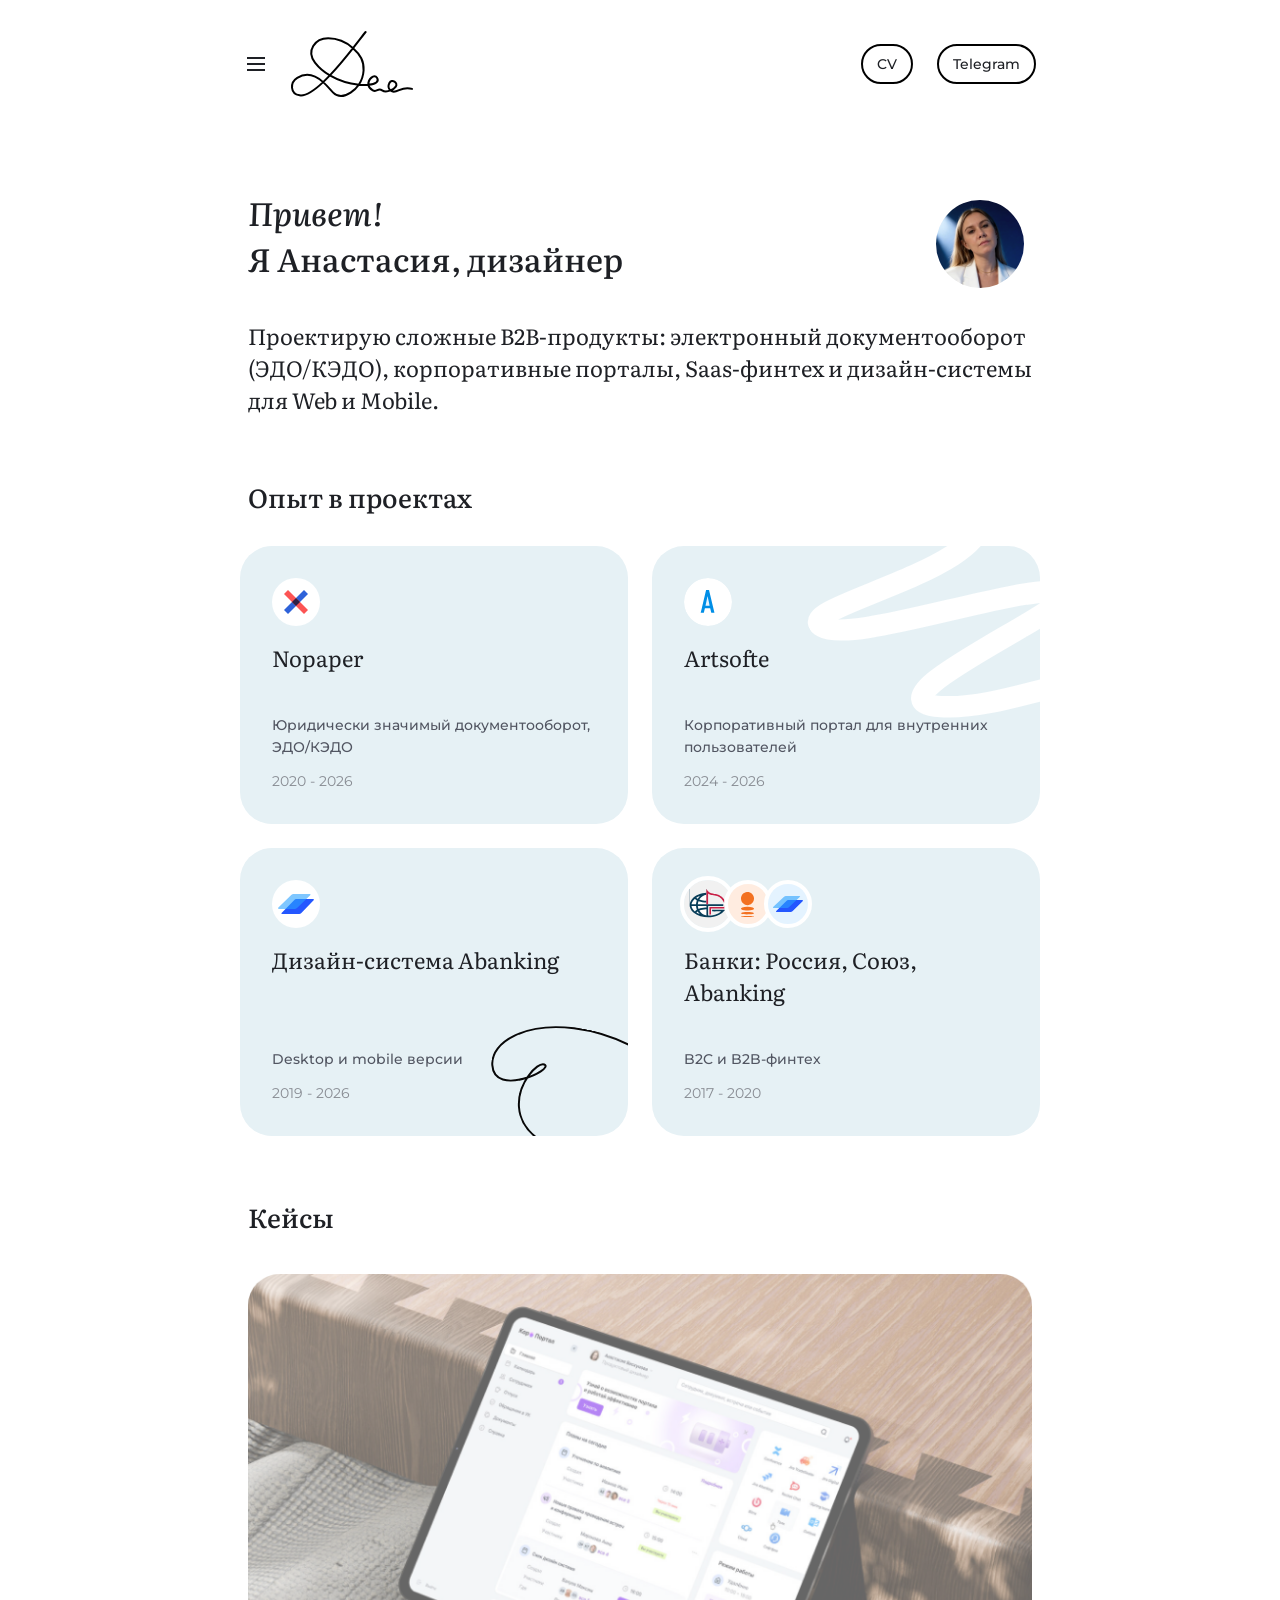
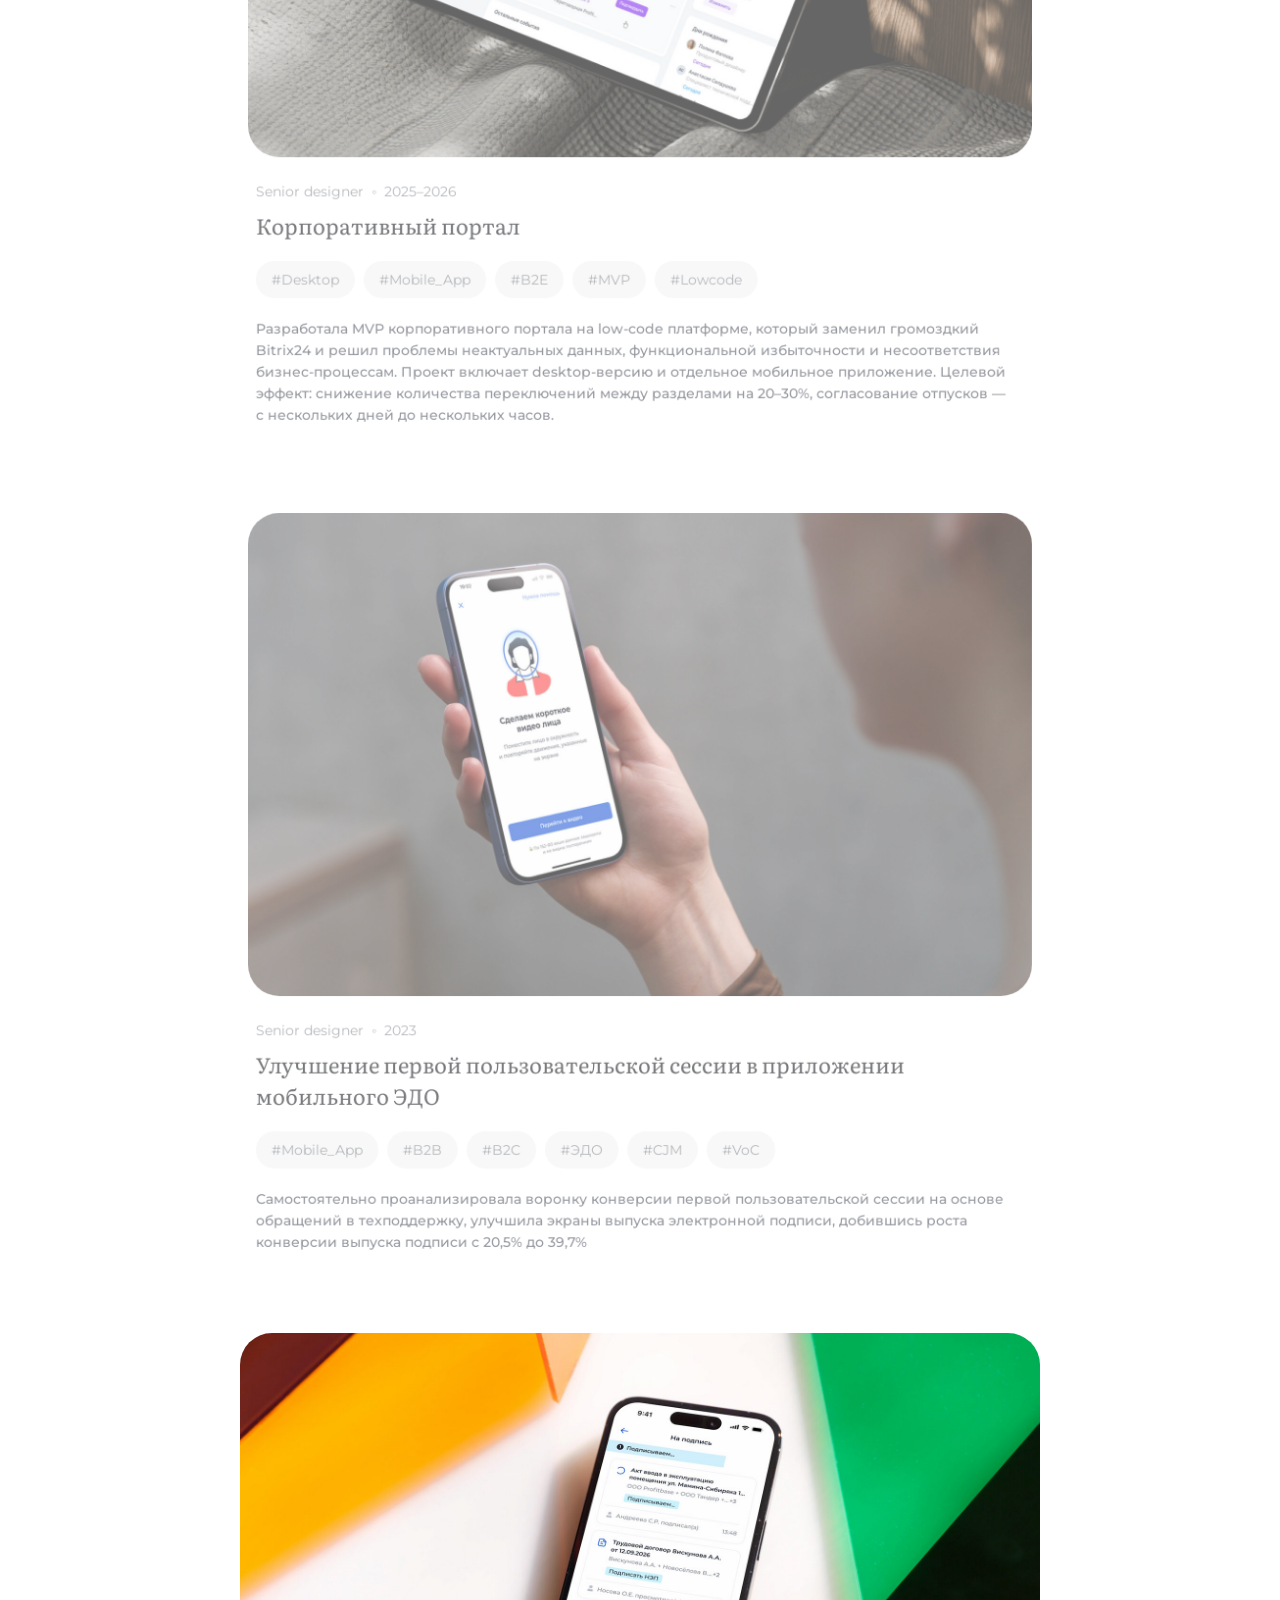
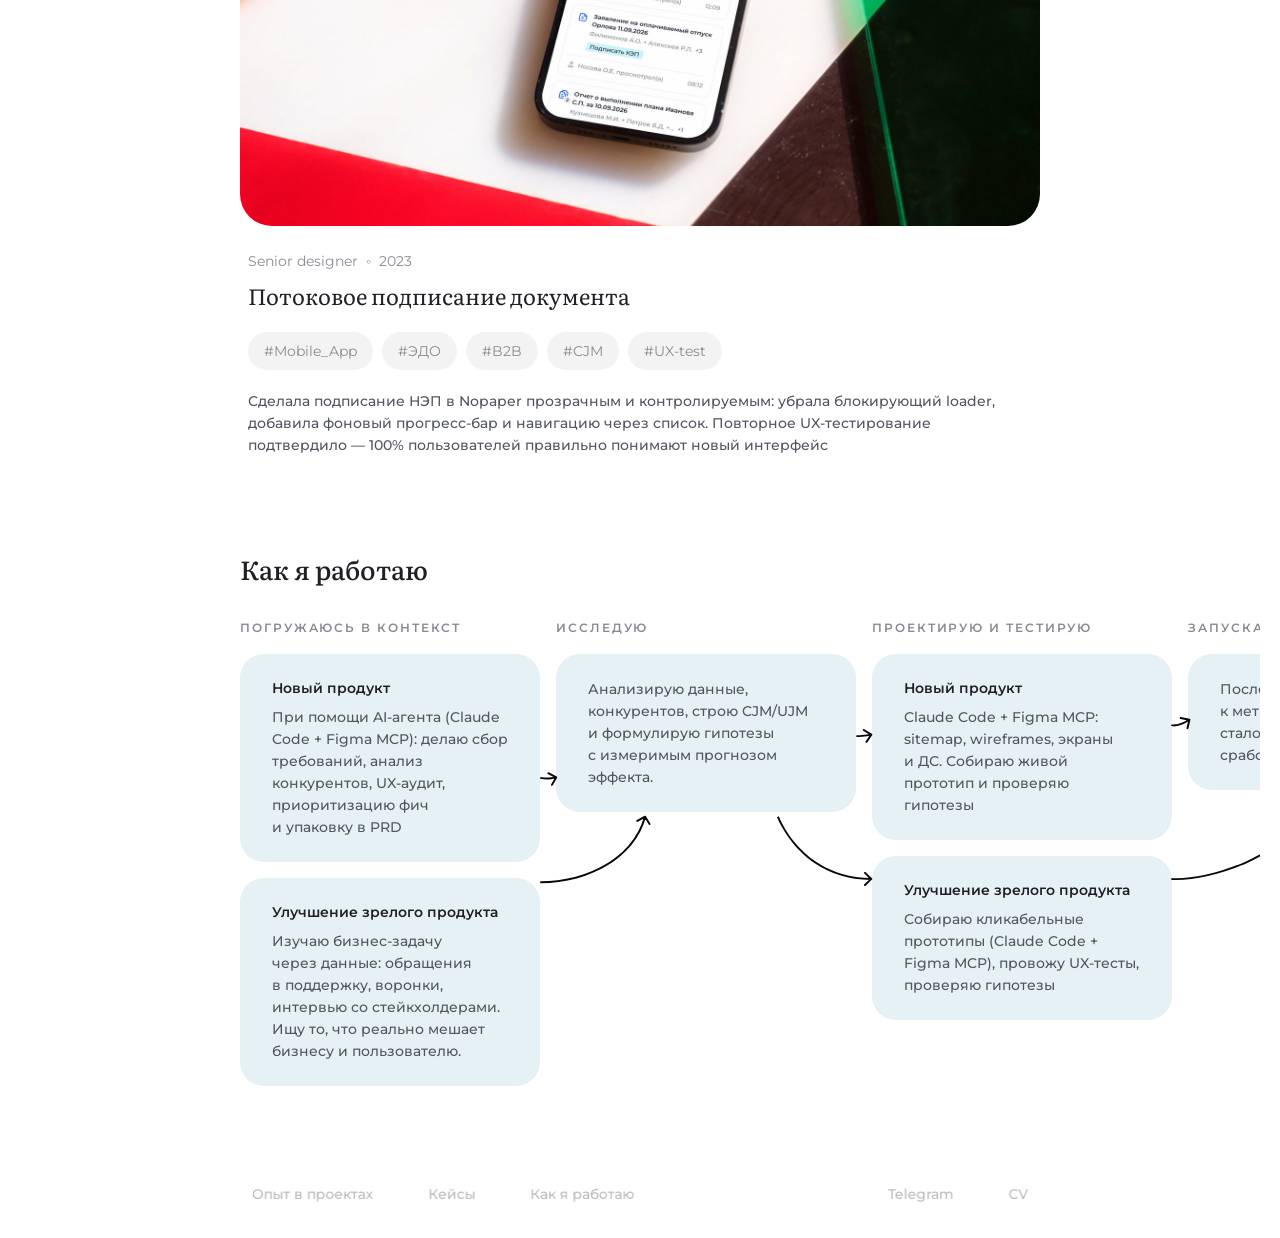
==== index.html @ d5f882d9 "Restyle main resume, add PDF download, rename CV/Telegram links - Main resume (resume.html): CV-styl" ====
<!DOCTYPE html>
<html lang="ru">
<head>
<meta charset="UTF-8">
<meta name="viewport" content="width=device-width, initial-scale=1.0, viewport-fit=cover">
<title>Анастасия Вискунова — продуктовый дизайнер</title>
<script>
// Подпись в шапке «пишется» при каждой загрузке главной (script.js); на
// кейсах этого скрипта нет — там подпись сразу готовая. Класс ставится до
// отрисовки, чтобы подпись не мелькнула целиком перед анимацией.
try { if (!matchMedia("(prefers-reduced-motion: reduce)").matches) document.documentElement.classList.add("sig-intro"); } catch (e) {}
</script>
<link rel="preconnect" href="https://fonts.googleapis.com">
<link rel="preconnect" href="https://fonts.gstatic.com" crossorigin>
<link href="https://fonts.googleapis.com/css2?family=Literata:ital,wght@0,400;0,500;1,500&family=Montserrat:wght@400;500;600&display=swap" rel="stylesheet">
<link rel="stylesheet" href="tokens.css?v=202610200300">
<link rel="stylesheet" href="components.css?v=202610200600">
<link rel="stylesheet" href="styles.css?v=202610200300">
</head>
<body>

<header class="site-header">
  <div class="wrap header-inner">
    <div class="brand-mark">
      <button type="button" class="menu-toggle" aria-haspopup="true" aria-expanded="false" aria-controls="siteMenu" aria-label="Открыть меню">
        <span class="menu-toggle__icon" aria-hidden="true"><span class="menu-toggle__bar"></span><span class="menu-toggle__bar"></span><span class="menu-toggle__bar"></span></span>
      </button>
      <a href="index.html" class="brand-signature-link" aria-label="На главную">
        <svg class="brand-signature" viewBox="1 1 120 64" overflow="visible" fill="none" aria-hidden="true" focusable="false"><path d="M74.6364 1.00003C72.175 4.00341 67.667 10.0008 62.037 17.1592C55.37 25.6363 47.1296 35.7417 38.8516 44.4314C36.6099 46.7845 34.3655 49.0339 32.1488 51.119C23.1805 59.5548 14.6661 65.3021 8.6253 64.3579C-1.10613 62.8368 -1.10104 51.4439 6.245 46.8326C16.5867 40.3407 25.4202 45.0625 32.1488 51.119C36.3568 54.9067 39.7415 59.2164 42.157 61.6317C48.4346 67.9092 56.1187 63.9108 59.6109 61.6317C63.1228 59.3399 65.816 56.6196 67.8158 53.6904C73.9477 44.7087 73.5585 33.7629 70.2531 27.1818C69.1122 24.9102 66.3189 20.95 62.037 17.1592C56.2989 12.0791 47.8875 7.3032 37.197 7.3032C23.9655 7.3032 14.9276 19.8658 23.9655 31.601C28.0486 36.9026 33.2269 41.1365 38.8516 44.4314C48.2706 49.9491 58.9413 52.8337 67.8158 53.6904C71.392 54.0357 74.6766 54.0516 77.47 53.7779C76.7765 48.2499 83.2451 42.5487 86.0052 46.7686C88.468 50.5339 84.5435 53.0847 77.47 53.7779C77.7291 55.8432 78.9879 57.8843 81.8134 59.3748C86.1875 61.6823 86.7343 56.4443 91.1083 59.3748C93.4934 60.9728 96.7282 60.5631 99.5117 59.389C101.833 58.4098 103.84 56.899 104.779 55.5775C107.513 51.729 100.739 47.4287 98.4002 51.9946C96.5514 55.6032 97.832 58.0358 99.5117 59.389C100.301 60.0252 101.179 60.4227 101.861 60.5918C106.943 61.8511 111.341 54.4776 121 57.9142" stroke="currentColor" stroke-width="2" stroke-linecap="round" stroke-linejoin="round" vector-effect="non-scaling-stroke"/></svg>
      </a>
      <nav class="site-menu" id="siteMenu" hidden>
        <a href="index.html#experience" class="site-menu__link">Опыт в проектах</a>
        <a href="index.html#projects" class="site-menu__link">Кейсы</a>
        <a href="index.html#process" class="site-menu__link">Как я работаю</a>
      </nav>
    </div>
    <nav class="header-nav header-nav--buttons">
      <a href="resume.html" class="btn">CV</a>
      <a href="https://t.me/A_Kid87" target="_blank" rel="noopener" class="btn">Telegram</a>
    </nav>
  </div>
</header>


<main>

  <section class="hero reveal">
    <div class="hero-inner">
      <div class="hero-main">
        <div class="hero-intro">
          <div class="hero-intro-row">
          <div class="hero-title">
            <span class="hero-title__hello">Привет!</span>
            <span class="hero-title__row"><span class="hero-title__name">Я Анастасия, дизайнер</span><span class="hero-title__badge hero-title__badge--flip"><span class="hero-title__badge-word hero-title__badge-word--1">продукта</span><span class="hero-title__badge-word hero-title__badge-word--2">UX/UI</span></span></span>
          </div>
          <div class="hero-avatar-wrap">
          <span class="avatar avatar-trigger hero-avatar" role="button" tabindex="0" aria-haspopup="dialog" aria-label="Открыть фото крупнее">
            <img src="assets/avatar.png" alt="Анастасия Вискунова">
          </span>
          </div>
          </div>

          <div class="hero-summary">
            <p>Проектирую сложные B2B-продукты: электронный документооборот (ЭДО/КЭДО), корпоративные порталы, Saas-финтех и дизайн-системы для Web и Mobile.</p>
          </div>
        </div>

        <div class="hero-experience-block" id="experience">
        <h2 class="section-title">Опыт в проектах</h2>
        <div class="hero-experience">
          <div class="hero-experience__card">
            <div class="hero-experience__top">
              <span class="hero-experience__icon"><img src="assets/hero-icon-nopaper.svg" alt="" aria-hidden="true"></span>
              <p class="hero-experience__name">Nopaper</p>
            </div>
            <div class="hero-experience__info">
              <p class="hero-experience__desc">Юридически значимый документооборот,<br>ЭДО/КЭДО</p>
              <p class="hero-experience__dates">2020 - 2026</p>
            </div>
          </div>
          <div class="hero-experience__card hero-experience__card--artsofte">
            <span class="hero-experience__deco-wrap"><img class="hero-experience__deco" src="assets/card-deco-artsofte.svg" alt="" aria-hidden="true"></span>
            <div class="hero-experience__top">
              <span class="hero-experience__icon"><img src="assets/hero-icon-artsofte.svg" alt="" aria-hidden="true"></span>
              <p class="hero-experience__name">Artsofte</p>
            </div>
            <div class="hero-experience__info">
              <p class="hero-experience__desc">Корпоративный портал для внутренних пользователей</p>
              <p class="hero-experience__dates">2024 - 2026</p>
            </div>
          </div>
          <div class="hero-experience__card hero-experience__card--abanking">
            <span class="hero-experience__deco-wrap"><img class="hero-experience__deco" src="assets/card-deco-abanking.svg" alt="" aria-hidden="true"></span>
            <div class="hero-experience__top">
              <span class="hero-experience__icon hero-experience__icon--abanking"><img src="assets/hero-icon-abanking.svg" alt="" aria-hidden="true"></span>
              <p class="hero-experience__name">Дизайн-система Abanking</p>
            </div>
            <div class="hero-experience__info">
              <p class="hero-experience__desc">Desktop и mobile версии</p>
              <p class="hero-experience__dates">2019 - 2026</p>
            </div>
          </div>
          <div class="hero-experience__card">
            <div class="hero-experience__top">
              <span class="hero-experience__icon hero-experience__icon--banks">
                <span class="hero-experience__icon-item hero-experience__icon-item--globe"><img src="assets/hero-icon-banks-globe.svg" alt="" aria-hidden="true"></span>
                <span class="hero-experience__icon-item hero-experience__icon-item--union"><img src="assets/hero-icon-banks-union.svg" alt="" aria-hidden="true"></span>
                <span class="hero-experience__icon-item hero-experience__icon-item--abanking"><img src="assets/hero-icon-abanking.svg" alt="" aria-hidden="true"></span>
              </span>
              <p class="hero-experience__name">Банки: Россия, Союз, Abanking</p>
            </div>
            <div class="hero-experience__info">
              <p class="hero-experience__desc">B2C и B2B-финтех</p>
              <p class="hero-experience__dates">2017 - 2020</p>
            </div>
          </div>
        </div>
        </div>
      </div>
    </div>
  </section>

  <section class="projects" id="projects">

    <h2 class="section-title reveal-up">Кейсы</h2>

    <article class="project-card reveal">
      <a href="project-corporate-portal.html" class="project-card__image">
        <img src="assets/project-1.png" alt="Скриншот корпоративного портала на планшете">
      </a>
      <div class="project-card__body">
        <div class="project-card__header">
          <div class="project-card__heading">
            <p class="project-meta">Senior designer &nbsp;◦&nbsp; 2025–2026</p>
            <h2 class="project-title"><a href="project-corporate-portal.html" class="project-title-link">Корпоративный портал</a></h2>
          </div>
          <div class="tags">
            <span class="tag">#Desktop</span>
            <span class="tag">#Mobile_App</span>
            <span class="tag">#B2E</span>
            <span class="tag">#MVP</span>
            <span class="tag">#Lowcode</span>
          </div>
          <p class="project-desc">
            Разработала MVP корпоративного портала на low-code платформе, который заменил
            громоздкий Bitrix24 и решил проблемы неактуальных данных, функциональной
            избыточности и несоответствия бизнес-процессам. Проект включает desktop-версию
            и отдельное мобильное приложение. Целевой эффект: снижение количества
            переключений между разделами на 20–30%, согласование отпусков — с нескольких
            дней до нескольких часов.
          </p>
        </div>
      </div>
    </article>

    <article class="project-card reveal">
      <a href="project-edo-onboarding.html" class="project-card__image">
        <img src="assets/project-2-overlay.png" alt="Экран онбординга мобильного приложения ЭДО в руке пользователя">
      </a>
      <div class="project-card__body">
        <div class="project-card__header">
          <div class="project-card__heading">
            <p class="project-meta">Senior designer &nbsp;◦&nbsp; 2023</p>
            <h2 class="project-title"><a href="project-edo-onboarding.html" class="project-title-link">Улучшение первой пользовательской сессии в приложении мобильного ЭДО</a></h2>
          </div>
          <div class="tags">
            <span class="tag">#Mobile_App</span>
            <span class="tag">#B2B</span>
            <span class="tag">#B2C</span>
            <span class="tag">#ЭДО</span>
            <span class="tag">#CJM</span>
            <span class="tag">#VoC</span>
          </div>
          <p class="project-desc">
            Самостоятельно проанализировала воронку конверсии первой пользовательской сессии
            на основе обращений в техподдержку, улучшила экраны выпуска электронной подписи,
            добившись роста конверсии выпуска подписи с 20,5% до 39,7%
          </p>
        </div>
      </div>
    </article>

    <article class="project-card reveal">
      <a href="project-streaming-signing.html" class="project-card__image">
        <img src="assets/project-3-overlay.png" alt="Экран потокового подписания документа на телефоне">
      </a>
      <div class="project-card__body">
        <div class="project-card__header">
          <div class="project-card__heading">
            <p class="project-meta">Senior designer &nbsp;◦&nbsp; 2023</p>
            <h2 class="project-title"><a href="project-streaming-signing.html" class="project-title-link">Потоковое подписание документа</a></h2>
          </div>
          <div class="tags">
            <span class="tag">#Mobile_App</span>
            <span class="tag">#ЭДО</span>
            <span class="tag">#B2B</span>
            <span class="tag">#CJM</span>
            <span class="tag">#UX-test</span>
          </div>
          <p class="project-desc">
            Сделала подписание НЭП в Nopaper прозрачным и контролируемым: убрала блокирующий
            loader, добавила фоновый прогресс-бар и навигацию через список. Повторное
            UX-тестирование подтвердило — 100% пользователей правильно понимают новый интерфейс
          </p>
        </div>
      </div>
    </article>

  </section>

  <section class="process" id="process">
    <h2 class="process-title section-title">Как я работаю</h2>
    <div class="process-steps">
      <div class="process-steps__track">
        <img class="process-line" src="assets/deco-process-line.svg" alt="" aria-hidden="true">
        <div class="process-step">
          <h3 class="process-step__title">Погружаюсь в контекст</h3>
          <div class="process-step__variants">
            <div class="process-step__card">
              <p class="process-step__label">Новый продукт</p>
              <p class="process-step__desc">При помощи AI-агента (Claude Code + Figma MCP): делаю сбор требований, анализ конкурентов, UX-аудит, приоритизацию фич и упаковку в PRD</p>
            </div>
            <div class="process-step__card">
              <p class="process-step__label">Улучшение зрелого продукта</p>
              <p class="process-step__desc">Изучаю бизнес-задачу через данные: обращения в поддержку, воронки, интервью со стейкхолдерами. Ищу то, что реально мешает бизнесу и пользователю.</p>
            </div>
          </div>
        </div>
        <div class="process-step">
          <h3 class="process-step__title">Исследую</h3>
          <div class="process-step__variants">
            <div class="process-step__card">
              <p class="process-step__desc">Анализирую данные, конкурентов, строю CJM/UJM и формулирую гипотезы с измеримым прогнозом эффекта.</p>
            </div>
          </div>
        </div>
        <div class="process-step">
          <h3 class="process-step__title">Проектирую и тестирую</h3>
          <div class="process-step__variants">
            <div class="process-step__card">
              <p class="process-step__label">Новый продукт</p>
              <p class="process-step__desc">Claude Code + Figma MCP: sitemap, wireframes, экраны и ДС. Собираю живой прототип и проверяю гипотезы</p>
            </div>
            <div class="process-step__card">
              <p class="process-step__label">Улучшение зрелого продукта</p>
              <p class="process-step__desc">Собираю кликабельные прототипы (Claude Code + Figma MCP), провожу UX-тесты, проверяю гипотезы</p>
            </div>
          </div>
        </div>
        <div class="process-step">
          <h3 class="process-step__title">Запускаю и измеряю</h3>
          <div class="process-step__variants">
            <div class="process-step__card">
              <p class="process-step__desc">После релиза возвращаюсь к метрикам, сравниваю «было/стало» и смотрю, что реально сработало</p>
            </div>
          </div>
        </div>
        <div class="process-step">
          <h3 class="process-step__title">Рефлексирую и итерирую</h3>
          <div class="process-step__variants">
            <div class="process-step__card">
              <p class="process-step__desc">Фиксирую, что получилось, а что нет. Любое решение — гипотеза, которую можно и нужно пересмотреть</p>
            </div>
          </div>
        </div>
      </div>
    </div>
  </section>


</main>

<footer class="site-footer reveal">
  <div class="wrap header-inner">
    <nav class="header-nav footer-nav" aria-label="Разделы">
      <a href="index.html#experience" class="btn-ghost">Опыт в проектах</a>
      <a href="index.html#projects" class="btn-ghost">Кейсы</a>
      <a href="index.html#process" class="btn-ghost">Как я работаю</a>
    </nav>
    <nav class="header-nav footer-nav" aria-label="Связаться">
      <a href="https://t.me/A_Kid87" target="_blank" rel="noopener" class="btn-ghost">Telegram</a>
      <a href="resume.html" class="btn-ghost">CV</a>
    </nav>
  </div>
</footer>

<div class="avatar-modal" id="avatarModal" hidden>
  <div class="avatar-modal__backdrop" data-close></div>
  <div class="avatar-modal__dialog" role="dialog" aria-modal="true" aria-label="Фото Анастасии Вискуновой">
    <button type="button" class="avatar-modal__close" data-close aria-label="Закрыть"><svg width="24" height="24" viewBox="0 0 24 24" fill="none" aria-hidden="true" focusable="false"><path d="M6.80078 16.1563L7.33105 15.626L11.043 11.9131L6.80078 7.6709L7.86133 6.61035L12.1035 10.8525L15.8164 7.14063L16.3467 6.61035L17.4072 7.6709L16.877 8.20117L13.1641 11.9131L17.4072 16.1562L16.3467 17.2168L12.1035 12.9736L8.3916 16.6865L7.86133 17.2168L6.80078 16.1563Z" fill="currentColor"/></svg></button>
    <img class="avatar-modal__img" src="assets/avatar.png" alt="Анастасия Вискунова">
  </div>
</div>

<script src="script.js?v=202610192100"></script>
</body>
</html>
---- tokens.css ----
/* ==========================================================================
   DESIGN TOKENS
   Извлечено из Figma: pixelperfect.school, node 30:51
   Цвета, шрифты, размеры текста, отступы, радиусы, ширины layout.
   ========================================================================== */

:root {

  /* ---- Цвет / фон ---- */
  --bg-content: #ffffff;         /* фон страницы */
  --bg-inversion: #121417;       /* тёмная плашка (primary-кнопки) */
  --bg-accent: #e6f1f5;          /* светло-голубой фон hero и футер-бара */
  --bg-tag: #f3f3f3;             /* фон тега/чипа */

  /* ---- Цвет / текст ---- */
  --text-primary: #1e2025;       /* заголовки, основной текст */
  --text-secondary: #525662;     /* подписи статистики, вторичный текст */
  --text-tertiary: #878b92;      /* бренд-имя в футере */
  --text-nav: #868a95;           /* ссылки в шапке/футере */
  --text-white: #ffffff;         /* текст на тёмной кнопке */
  --icon-badge-bg: #525662;      /* фон кружка со стрелкой в кнопке (primary/default) */

  /* ---- Ссылки и Ghost-кнопки: hover/press ----
     Все ссылки на сайте и в резюме серые (text/tertiary) и темнеют до
     text/primary при наведении — как Ghost в UI Kit. Оранжевых
     hover/press-цветов больше нет (удалены 19.10.2026). */
  --btn-ghost-color-hover: #1e2025;

  /* ---- Шрифты ---- */
  --font-heading: 'Literata', serif;      /* заголовки: имя, hero, тайтлы карточек */
  --font-body: 'Montserrat', sans-serif;  /* весь параграфный текст, кнопки, теги */

  /* ---- Типографика (paragraph tokens) ---- */
  --text-p1-primary-size: 14px;
  --text-p1-primary-line: 22px;
  --text-p1-primary-weight: 500;           /* medium — кнопки, nav */

  --text-p1-secondary-size: 14px;
  --text-p1-secondary-line: 22px;
  --text-p1-secondary-weight: 400;         /* regular — теги, подписи статистики, мета */

  --text-p1-long-size: 14px;
  --text-p1-long-line: 22px;
  --text-p1-long-weight: 500;              /* medium — длинные параграфы (hero-текст, описание) */

  --text-brand-size: 15px;
  --text-brand-line: 22px;                 /* Literata Medium — бренд-имя */

  --text-stat-number-size: 24px;           /* Literata Regular — "16 лет" / номер шага "как я работаю" */
  --text-p1-selection-size: 14px;          /* Montserrat SemiBold — заголовки карточек "как я работаю" */
  --text-p1-selection-line: 20px;
  --text-p1-selection-weight: 600;

  /* ---- Отступы (spacing scale) ---- */
  --space-4xs: 4px;
  --space-3xs: 8px;   /* s */
  --space-2xs: 9px;   /* зазор между тегами */
  --space-xs: 16px;
  --space-sm: 24px;   /* xl */
  --space-md: 32px;
  --space-lg: 40px;   /* 3xl */
  --space-xl: 56px;
  --space-2xl: 48px;

  /* ---- Радиусы ---- */
  --radius-pill: 9999px;   /* кнопки, аватар, hero-иконка */
  --radius-tag: 30px;      /* теги/чипы */
  --radius-card: 32px;     /* hero-блок */
  --radius-footer: 24px;   /* футер-бар */
  --radius-image-inner: 40px;
  /* Скругление иллюстраций (обложки проектов, картинки кейсов, макбук,
     видео-превью) — на маленьких экранах уменьшается шагами по 4px,
     см. адаптив в styles.css. */
  --radius-illustration: 32px;

  /* ---- Layout ---- */
  --content-width: 800px;      /* ширина колонки контента (и шапки, node 66314:719) */
  --page-padding-x: 107px;     /* внешние поля шапки/футера на десктопе */
}
---- components.css ----
/* ==========================================================================
   КОМПОНЕНТЫ
   Переиспользуемые UI-блоки, собранные на токенах из tokens.css
   ========================================================================== */

/* ---- Кнопка: белая pill-кнопка с тёмной обводкой (primary) ----
   Актуальный компонент (30:158/194/200, Default/hover/press): во всех
   трёх состояниях ОДИН и тот же шрифт — Montserrat Medium 14/22
   (p1-primary), вес больше нигде не переключается. Паддинг 9/16 во всех
   состояниях, и в метаданных Figma рамка Default (136×40) и заливка
   hover/press без рамки (тоже 136×40) — одного размера: рамка не влияет
   на габариты компонента. Поэтому рамка сделана через outline с
   отрицательным offset (не border) — outline никогда не участвует в
   box-модели, так что паддинг/ширина/высота идентичны во всех
   состояниях и ничего не дёргается. Из-за того, что вес текста теперь
   не меняется, старый трюк с дублированием текста (.btn__ghost/.btn__label)
   для резервирования ширины больше не нужен — один обычный текстовый узел. */
.btn {
  display: inline-flex;
  align-items: center;
  justify-content: center;
  padding: 9px 16px;
  border-radius: var(--radius-pill);
  background: var(--bg-content);
  color: var(--text-primary);
  font-family: var(--font-body);
  font-size: var(--text-p1-primary-size);
  font-weight: var(--text-p1-primary-weight);
  line-height: var(--text-p1-primary-line);
  white-space: nowrap;
  outline: 2px solid #000;
  outline-offset: -2px;
  cursor: pointer;
  text-decoration: none;
  transition: background-color 0.2s ease, color 0.2s ease, outline-color 0.2s ease;
}

.btn:hover,
.btn:active {
  background: var(--bg-inversion);
  color: var(--text-white);
  outline-color: var(--bg-inversion);
}

/* ---- Кнопка: прозрачная ссылка-кнопка (шапка/футер) ----
   Node 30:153, "type=secondary, icon=off": тот же шрифт, что и у
   primary-кнопки — Montserrat Medium 14/22 (p1-primary), не SemiBold
   14/20 (p1-selection), как было раньше. Паддинг только вертикальный,
   9px (буквально py-[9px] из макета, не токен --space-3xs=8px). Цвет в
   покое — text/tertiary (#878b92, node 30:168), на hover/press —
   text/primary (#1e2025, node 30:178/188). */
.btn-ghost {
  display: inline-flex;
  align-items: center;
  justify-content: center;
  padding: 9px 0;
  border-radius: var(--radius-pill);
  background: transparent;
  color: var(--text-tertiary);
  font-family: var(--font-body);
  font-size: var(--text-p1-primary-size);
  font-weight: var(--text-p1-primary-weight);
  line-height: var(--text-p1-primary-line);
  white-space: nowrap;
  text-decoration: none;
  border: none;
  cursor: pointer;
  transition: color 0.15s ease;
}

.btn-ghost:hover,
.btn-ghost:active {
  color: var(--btn-ghost-color-hover);
}

/* На смартфонах (≤640px) кнопки выше, чтобы удобнее попадать пальцем —
   паддинг пропорционально больше (наше решение для touch-target,
   в макете мобильной версии кнопки нет). Высота нигде не задаётся явно,
   считается из паддинга + line-height. */
@media (max-width: 640px) {
  .btn {
    padding: 12px 20px;
  }

  .btn-ghost {
    padding: 12px 0;
  }
}
/* ---- Тег / чип ---- */
.tag {
  display: inline-flex;
  align-items: center;
  justify-content: center;
  padding: var(--space-3xs) var(--space-xs);
  border-radius: var(--radius-tag);
  background: var(--bg-tag);
  color: var(--text-tertiary);
  font-family: var(--font-body);
  font-size: var(--text-p1-secondary-size);
  font-weight: var(--text-p1-secondary-weight);
  line-height: var(--text-p1-secondary-line);
  white-space: nowrap;
}

.tags {
  display: flex;
  flex-wrap: wrap;
  align-items: center;
  gap: var(--space-2xs);
}

/* ---- Аватар ----
   Квадратный бокс (не 80x75, как в исходном экспорте Figma) — иначе
   border-radius:9999px даёт не круг, а сплюснутый овал.
   Исходное фото — портрет с большим полем фона по бокам лица, поэтому
   поверх object-fit:cover добавлен доп. зум (transform:scale), чтобы
   в кадре читалось лицо, а не полкадра фона. Те же значения работают
   для маленького круга и для увеличенного квадрата в модалке. */
.avatar {
  display: inline-block;
  width: 48px;
  height: 48px;
  border-radius: var(--radius-pill);
  overflow: hidden;
  cursor: pointer;
  line-height: 0;
  flex: none;
  transition: transform 0.2s ease-in;
}

.avatar:hover {
  transform: scale(1.04);
}

.avatar:focus-visible {
  outline: 2px solid var(--text-primary);
  outline-offset: 2px;
}

.avatar img,
.avatar-modal__img {
  width: 100%;
  height: 100%;
  object-fit: cover;
  object-position: 50% 0%;
  transform: scale(1.18);
}

/* ---- Модалка с фото по клику на аватар ---- */
.avatar-modal {
  position: fixed;
  inset: 0;
  z-index: 100;
  display: flex;
  align-items: center;
  justify-content: center;
  padding: var(--space-lg);
}

.avatar-modal[hidden] {
  display: none;
}

.avatar-modal__backdrop {
  position: absolute;
  inset: 0;
  background: rgba(18, 20, 23, 0.72);
  border: none;
  cursor: pointer;
}

.avatar-modal__dialog {
  position: relative;
  width: min(480px, 90vw, 85vh);
  height: min(480px, 90vw, 85vh);
  border-radius: var(--radius-card);
  overflow: hidden;
  box-shadow: 0 24px 60px rgba(0, 0, 0, 0.35);
}

.avatar-modal__img {
  display: block;
}

.avatar-modal__close {
  position: absolute;
  top: var(--space-3xs);
  right: var(--space-3xs);
  width: 36px;
  height: 36px;
  border-radius: var(--radius-pill);
  border: none;
  background: rgba(18, 20, 23, 0.6);
  color: var(--text-white);
  font-size: 22px;
  line-height: 1;
  cursor: pointer;
  display: flex;
  align-items: center;
  justify-content: center;
}

/* ---- Как я работаю (процесс) ----
   Карточки фиксированной ширины 260px (node 147:251) — при 5 штуках
   ряд (1364px) шире стандартной ширины контента (800px). В макете ряд
   уходит за правый край кадра, начинаясь вровень с заголовком слева.
   Раньше это делалось через 100vw + translateX(-50%), но расчёт сбивал
   выравнивание, так как проценты у left считаются от родителя (.process,
   800px), а не от вьюпорта — сетка ("breakout grid") не имеет этой
   проблемы: средняя колонка = обычная 800px-колонка контента (в неё
   встаёт заголовок), боковые — резиновые (0 или сколько угодно места
   больше 800px), а .process-steps растянут от начала средней колонки до
   самого правого края — гарантированно вровень с заголовком слева. */
.process {
  position: relative;
  display: grid;
  grid-template-columns:
    minmax(0, 1fr)
    minmax(0, var(--content-width))
    minmax(0, 1fr);
  row-gap: var(--space-md);
  width: 100%;
}

/* Node 248:470/257:842: заголовки разделов набраны тем же стилем, что и
   приветствие в hero ("Привет! Я Анастасия...") — переиспользуем
   .hero-title, а не заводим отдельный класс под то же самое. */
.process-title {
  grid-column: 2;
}

.process-steps {
  /* Растянут на всю сетку (обе резиновые колонки-отступа) — карточки
     при скролле уходят за реальный край экрана и слева, и справа, а не
     упираются в невидимую границу на месте края контентной колонки. */
  grid-column: 1 / 4;
  /* Ряд обрезается на том же расстоянии от края экрана, что и карточка
     hero (node 172:550) — 20px, а не по самому краю. Паддинг main на
     десктопе 10px, поэтому не хватает ещё 10px; на ≤900px (там паддинг
     32px) margin отрицательный — см. styles.css. */
  margin-left: 10px;
  margin-right: 10px;
  overflow-x: auto;
  overflow-y: visible;
  scrollbar-width: none;
  cursor: grab;
  /* Пальцем ряд листает сам браузер (нативная прокрутка с родной инерцией
     и, на iOS, упругой оттяжкой на краях) — свой JS-драг на тач-экранах
     срывался: жест отменялся и ряд почти не двигался. JS (script.js)
     обслуживает только мышь. */
  touch-action: pan-x pan-y;
  -webkit-overflow-scrolling: touch;
  /* Без этого перетаскивание мышью выделяло текст в карточках вместо
     скролла — приходилось кликать по несколько раз, чтобы просто ухватить
     ряд. */
  user-select: none;
  -webkit-user-select: none;
}

.process-steps::-webkit-scrollbar {
  display: none;
}

/* Сама лента карточек (без учёта padding-left/right, которые script.js
   добавляет на .process-steps для выравнивания с краями hero-блока) —
   именно в этой системе координат размещена соединяющая линия со
   стрелками (node 249:644), поэтому линия — child этого блока, а не
   .process-steps, чей padding иначе сдвинул бы её. */
.process-steps__track {
  position: relative;
  display: flex;
  flex-wrap: nowrap;
  align-items: flex-start;
  gap: var(--space-xs);
  /* Явная ширина по контенту, а не "по умолчанию как у блока" (100% от
     .process-steps) — карточки всё равно не сжимаются (flex:0 0 300px)
     и физически шире, но нечёткая ширина трека сбивала расчёт scrollWidth
     в script.js, от которого зависит точка выравнивания в конце скролла. */
  width: max-content;
}

/* Координаты 1:1 из Figma (node 249:644), в той же системе координат,
   что и колонки (0/316/632/948/1264 — считает script.js через реальные
   позиции). z-index поднимает линию над карточками (без него, как
   первый ребёнок трека с z-index:auto, она рисовалась бы под ними). */
.process-line {
  position: absolute;
  z-index: 2;
  left: 300px;
  top: 99px;
  width: 1099px;
  height: 169.5px;
  max-width: none;
  pointer-events: none;
}

/* Курсор меняется на "зажато" во время перетаскивания мышью (script.js),
   как в лайтбоксе картинок. Никакого scroll-snap — с ним карточка после
   отпускания резко доскакивала до выравнивания, и это выглядело дёргано;
   ряд просто плавно катится туда, куда его потянули. */
.process-steps.is-dragging {
  cursor: grabbing;
}

/* ---- Шаг процесса (node 248:468) ----
   Раньше каждый шаг был одной голубой карточкой с номером; теперь номер
   убран, а заголовок стоит НАД карточкой(-ами) — колонка сама без фона,
   фон и скругление только у вложенных .process-step__card. У "Погружаюсь
   в контекст" и "Проектирую и тестирую" внутри по две карточки (сценарий
   для нового продукта и для улучшения существующего), у остальных — одна;
   высоты колонок из-за этого разные, поэтому ряд выравнивается по верху
   (align-items:flex-start у трека), а не растягивается. */
.process-step {
  display: flex;
  flex-direction: column;
  align-items: flex-start;
  flex: 0 0 300px;
  width: 300px;
  gap: var(--space-xs);
  text-align: left;
}

/* Node 248:473: заголовок шага сменился с крупного Literata на маленький
   прописной "лейбл" — Montserrat SemiBold, разрядка, серый (text/tertiary),
   как рубрика над карточками, а не как подзаголовок. */
.process-step__title {
  margin: 0;
  width: 100%;
  font-family: var(--font-body);
  font-weight: 600;
  font-size: 12px;
  line-height: 20px;
  letter-spacing: 1.92px;
  text-transform: uppercase;
  color: var(--text-tertiary);
}

.process-step__variants {
  display: flex;
  flex-direction: column;
  gap: var(--space-xs);
  width: 100%;
}

.process-step__card {
  display: flex;
  flex-direction: column;
  align-items: flex-start;
  gap: var(--space-3xs);
  width: 100%;
  padding: var(--space-sm) var(--space-md);
  border-radius: 24px;
  background: var(--bg-accent);
}

.process-step__label {
  margin: 0;
  width: 100%;
  font-family: var(--font-body);
  font-weight: var(--text-p1-selection-weight);
  font-size: var(--text-p1-selection-size);
  line-height: var(--text-p1-selection-line);
  color: var(--text-primary);
}

.process-step__desc {
  margin: 0;
  width: 100%;
  font-family: var(--font-body);
  font-weight: var(--text-p1-long-weight);
  font-size: var(--text-p1-long-size);
  line-height: var(--text-p1-long-line);
  color: var(--text-secondary);
}

/* ---- Карточка проекта ----
   Node 66286:577: обложка → текст 24px, снизу паддинг 32px. Кнопки
   «Узнать больше» в карточке больше нет — ведут обложка и заголовок. */
.project-card {
  display: flex;
  flex-direction: column;
  align-items: flex-start;
  gap: var(--space-sm);
  width: 100%;
  padding-bottom: var(--space-md);
}

.project-card__image {
  display: block;
  position: relative;
  width: 100%;
  aspect-ratio: 720 / 444;
  border-radius: var(--radius-illustration);
  overflow: hidden;
  background-color: var(--bg-tag);
}

.project-card__image img {
  width: 100%;
  height: 100%;
  object-fit: cover;
  transition: transform 0.3s ease-out;
}

.project-card__image:hover img {
  transform: scale(1.05);
}

.project-card__body {
  display: flex;
  flex-direction: column;
  align-items: flex-start;
  gap: var(--space-md);
  width: 100%;
}

.project-card__header {
  display: flex;
  flex-direction: column;
  align-items: flex-start;
  gap: 20px;
  width: 100%;
  padding-inline: var(--space-3xs);
}

.project-card__heading {
  display: flex;
  flex-direction: column;
  align-items: flex-start;
  gap: var(--space-3xs);
  width: 100%;
}

.project-meta {
  font-family: var(--font-body);
  font-weight: var(--text-p1-secondary-weight);
  font-size: var(--text-p1-secondary-size);
  line-height: var(--text-p1-secondary-line);
  color: var(--text-tertiary);
}

/* Заголовок вверху страницы кейса (<h1 class="project-title">) — стиль H1
   из UI Kit: Literata Medium 26/34, text/primary (node 285:651). На главной
   у карточек кейсов свой размер — см. .projects .project-title в styles.css. */
.project-title {
  font-family: var(--font-heading);
  font-weight: 500;
  font-size: 26px;
  line-height: 34px;
  color: var(--text-primary);
}

/* Кликабельный тайтл карточки (только у "Корпоративный портал") —
   выглядит как обычный текст заголовка, без подчёркивания/смены цвета. */
.project-title-link {
  color: inherit;
  text-decoration: none;
}

.project-desc {
  font-family: var(--font-body);
  font-weight: var(--text-p1-long-weight);
  font-size: var(--text-p1-long-size);
  line-height: var(--text-p1-long-line);
  color: var(--text-secondary);
  width: 100%;
}

/* Крестик закрытия в окнах просмотра (фото по клику на аватарку, просмотр
   иллюстраций, видео в кейсах) — иконка Icon/Close из UI Kit вместо
   символа «×»; цвет берёт из color кнопки (fill: currentColor). */
.avatar-modal__close svg,
.lightbox__close svg,
.video-modal__close svg {
  display: block;
  width: 24px;
  height: 24px;
  flex: none;
}
---- styles.css ----
/* ==========================================================================
   LAYOUT
   Композиция страницы поверх tokens.css и components.css
   ========================================================================== */

* {
  box-sizing: border-box;
}

body,
h1, h2, h3, h4, h5, h6,
p {
  margin: 0;
}

body {
  background: var(--bg-content);
  font-family: var(--font-body);
  color: var(--text-primary);
  -webkit-font-smoothing: antialiased;
  /* .process-steps растянута почти до края экрана (components.css), а
     пружинка/оттяжка при перетаскивании двигает её ещё и через
     transform — вместе это может на пару пикселей вытолкнуть блок за
     реальную границу окна и включить горизонтальный скролл всей
     страницы. Настоящего контента там нет, поэтому просто обрезаем. */
  overflow-x: hidden;
}

img {
  max-width: 100%;
  display: block;
}

a {
  color: inherit;
}

.wrap {
  max-width: var(--content-width);
  margin: 0 auto;
}

/* ---- Шапка ----
   Зафиксирована у верхней границы экрана при скролле (на всех страницах,
   где есть .site-header: главная и кейсы) — иначе бургер-меню и аватар
   были бы недоступны ниже по скроллу. position:sticky, а не fixed:
   элемент остаётся в потоке документа, не нужно компенсировать его
   высоту отступом у контента под ним. */
/* Node 66314:718 "Header start" / 66338:506 "Header scroll": в начале
   страницы паддинг 32px и подпись 120×64 (высота 128), после прокрутки —
   плавно 16px и подпись 57×30 (высота 72). Класс .is-scrolled ставит
   script.js. Шапка fixed, а не sticky: sticky занимает место в потоке, и
   при сжатии весь контент под ней дёргался бы вверх. Место под шапку
   держит отступ у <main> (--header-h — высота шапки в начальном
   состоянии, её меряет script.js; 128px — запасное значение). */
.site-header {
  --header-py: 32px;
  position: fixed;
  top: 0;
  left: 0;
  right: 0;
  z-index: 90;
  display: flex;
  justify-content: center;
  padding: var(--header-py) var(--page-padding-x);
  transition: padding 0.3s ease;
  /* Node 66314:718: полупрозрачный белый с размытием — контент под шапкой
     просвечивает при скролле. */
  background: rgba(255, 255, 255, 0.5);
  -webkit-backdrop-filter: blur(10px);
  backdrop-filter: blur(10px);
}

.site-header.is-scrolled {
  --header-py: 16px;
}

.site-header + main {
  margin-top: var(--header-h, 128px);
}

/* Пока script.js перемеряет высоту (resize в сжатом состоянии), переходы
   выключены, чтобы замер не попал на середину анимации. */
.site-header.is-measuring,
.site-header.is-measuring * {
  transition: none !important;
}

.header-inner {
  display: flex;
  align-items: center;
  justify-content: space-between;
  gap: var(--space-xs);
  width: 100%;
  max-width: var(--content-width); /* node 66314:719: колонка шапки = колонке контента, 800px */
  padding: 0 var(--space-4xs);
}

.brand {
  font-family: var(--font-heading);
  font-weight: 500;
  font-size: var(--text-brand-size);
  line-height: var(--text-brand-line);
  color: var(--text-primary);
  text-decoration: none;
}

/* Node 219:2316: на главной вместо текстового брендинга — аватар + подпись
   (SVG-росчерк), в шапке и в футере (там же .avatar-trigger открывает
   модалку с фото — см. hero, откуда аватар переехал сюда). */
.brand-mark {
  position: relative;
  display: flex;
  align-items: center;
  gap: 24px;
}

/* Подпись: бокс 120×64 → 57×30 при прокрутке (node 66314:721 / 66338:509).
   SVG встроен прямо в разметку, а не через <img>: картинку браузер при
   сжатии масштабировал готовым растром (ступеньки), а линия у левого края
   выходила за рамку рисунка и обрезалась. Встроенный SVG перерисовывается
   вектором на каждом кадре, overflow:visible не даёт обрезать края.
   viewBox = габарит самой кривой из Figma (120×64), линия 2px в любом
   размере (vector-effect: non-scaling-stroke). */
.brand-signature-link {
  display: block;
  flex: none;
  width: 120px;
  height: 64px;
  line-height: 0;
  transition: width 0.3s ease, height 0.3s ease;
}

.site-header.is-scrolled .brand-signature-link {
  width: 57px;
  height: 30px;
}

.brand-signature {
  display: block;
  width: 100%;
  height: 100%;
  overflow: visible;
  color: #000;
}

/* Пока script.js не подготовил анимацию «письма» подписи, линию не
   показываем — иначе она на миг мелькнула бы целиком. */
.sig-intro .brand-signature path {
  opacity: 0;
}

/* Node 66314:727: в шапке действия — обычные primary-кнопки (.btn) с
   зазором 24px, а не текстовые ссылки, как в футере. */
.header-nav.header-nav--buttons {
  gap: var(--space-sm);
}

.header-nav {
  display: flex;
  align-items: center;
  gap: var(--space-xl);
}

/* Node 66332:433: футер — слева ссылки на разделы, справа «Написать мне» /
   «Скачать CV», зазор 56px. Ссылки — Ghost-кнопки из UI Kit (.btn-ghost):
   text/tertiary в покое, text/primary на hover/press. */
.footer-nav {
  flex-wrap: wrap;
  row-gap: var(--space-3xs);
}

/* Планшет (node 66354:969): та же строка, зазор между ссылками 32px. */
@media (max-width: 900px) {
  .site-footer .footer-nav {
    gap: var(--space-md);
  }
}

/* Телефон (node 66354:984): две колонки — разделы слева, контакты справа,
   ссылки в каждой колонке друг под другом вплотную (высота ссылки 40px).
   Колонки не переносятся под друг друга, как в шапке. Паддинг ссылок —
   9px из макета, а не увеличенные 12px из общего правила .btn-ghost для
   телефона. Порог 700px: уже около 650px пять ссылок в одну строку не
   помещаются и переносятся вразнобой, поэтому колонки включаются чуть
   раньше. */
@media (max-width: 700px) {
  .site-footer .header-inner {
    flex-wrap: nowrap;
    align-items: flex-start;
  }

  .site-footer .footer-nav {
    flex-direction: column;
    flex-wrap: nowrap;
    align-items: flex-start;
    gap: 0;
  }

  .site-footer .footer-nav .btn-ghost {
    padding: 9px 0;
  }
}

/* Node 66300:444 "Burger menu": иконка 24×24 рядом с аватаркой (шапка,
   node 66286:486). В макете нет состояния "открыто" — список ссылок и
   поведение дропдауна спроектированы самостоятельно. Набор пунктов
   одинаковый на всех страницах (главная и кейсы): якоря на
   разделы главной (index.html#…), чтобы меню не менялось от страницы. */
.menu-toggle {
  display: flex;
  align-items: center;
  justify-content: center;
  width: 24px;
  height: 24px;
  padding: 0;
  background: none;
  border: none;
  cursor: pointer;
}

/* Иконка нарисована тремя полосками (геометрия 1:1 с icon-burger-menu.svg:
   18×2 на x=3, центры по y=6/12/18), а не картинкой, чтобы её можно было
   морфить. Сдвиг полосок — через top, а не translate: translate
   оставлял их на дробных пикселях, и крайние выглядели толще средней.
   will-change: каждая полоска рисуется своим слоем, иначе при масштабе
   экрана 125%/175% браузер округлял их до 3/2/3 точек. Открыто (aria-expanded="true") — крестик: крайние полоски
   съезжают к центру, затем поворачиваются на ±45°, средняя исчезает.
   Закрытие — тот же путь в обратном порядке: сначала выпрямляются, потом
   расходятся. Раздельные top/rotate дают каждому шагу свою задержку. */
.menu-toggle__icon {
  position: relative;
  display: block;
  width: 24px;
  height: 24px;
}

/* --bar-h / --bar-step (толщина и шаг полосок) script.js пересчитывает под
   devicePixelRatio так, чтобы они были целым числом точек экрана: при
   масштабе 125%/150% иначе 2px/6px превращаются в 2,5/7,5 точки, и браузер
   округляет полоски и зазоры по-разному. По умолчанию — 2px/6px, как в макете. */
.menu-toggle__icon {
  --bar-h: 2px;
  --bar-step: 6px;
  --bar-mid: calc(12px - var(--bar-h) / 2);
}

.menu-toggle__bar {
  position: absolute;
  left: 3px;
  top: var(--bar-mid);
  width: 18px;
  height: var(--bar-h);
  background: var(--text-primary);
  will-change: transform;
  transition:
    top 0.2s ease 0.2s,
    rotate 0.2s ease 0s,
    opacity 0.15s ease 0.2s;
}

.menu-toggle__bar:nth-child(1) {
  top: calc(var(--bar-mid) - var(--bar-step));
}

.menu-toggle__bar:nth-child(3) {
  top: calc(var(--bar-mid) + var(--bar-step));
}

.menu-toggle[aria-expanded="true"] .menu-toggle__bar {
  top: var(--bar-mid);
  transition:
    top 0.2s ease 0s,
    rotate 0.2s ease 0.2s,
    opacity 0.15s ease 0.05s;
}

.menu-toggle[aria-expanded="true"] .menu-toggle__bar:nth-child(1) {
  rotate: 45deg;
}

.menu-toggle[aria-expanded="true"] .menu-toggle__bar:nth-child(2) {
  opacity: 0;
}

.menu-toggle[aria-expanded="true"] .menu-toggle__bar:nth-child(3) {
  rotate: -45deg;
}

@media (prefers-reduced-motion: reduce) {
  .menu-toggle__bar,
  .menu-toggle[aria-expanded="true"] .menu-toggle__bar {
    transition: none;
  }
}

.site-menu {
  position: absolute;
  top: calc(100% + 12px);
  left: 0;
  z-index: 50;
  display: flex;
  flex-direction: column;
  gap: 4px;
  min-width: 220px;
  padding: var(--space-3xs);
  background: var(--bg-content);
  border-radius: 16px;
  box-shadow: 0 16px 40px rgba(0, 0, 0, 0.18);
}

.site-menu[hidden] {
  display: none;
}

.site-menu__link {
  padding: 10px 12px;
  border-radius: 10px;
  color: var(--text-primary);
  font-family: var(--font-body);
  font-size: var(--text-p1-primary-size);
  font-weight: var(--text-p1-primary-weight);
  line-height: var(--text-p1-primary-line);
  white-space: nowrap;
  text-decoration: none;
  transition: color 0.15s ease;
}

/* Как ссылки в футере (Ghost из UI Kit): пока курсор (или фокус с
   клавиатуры) на одном пункте, он остаётся тёмным, а остальные гаснут
   до text/tertiary. Без наведения все пункты тёмные. Голубой подложки
   под пунктом больше нет. :has — чтобы пункты не гасли, когда курсор
   просто в зазоре между ними. */
.site-menu:has(.site-menu__link:hover) .site-menu__link:not(:hover),
.site-menu:has(.site-menu__link:focus-visible) .site-menu__link:not(:focus-visible) {
  color: var(--text-tertiary);
}

/* Якоря бургер-меню: компенсация высоты sticky-шапки (при переходе по якорю страница уже прокручена, шапка сжата:
   72px = кнопка 40px + паддинг 16px сверху/снизу), иначе при переходе по ссылке
   раздел подъезжает ровно под шапку и верх обрезан. */
#experience,
#projects,
#process {
  scroll-margin-top: 112px;
}

/* ---- Main / секции ---- */
main {
  display: flex;
  flex-direction: column;
  align-items: center;
  gap: 64px; /* node 66286:485: между блоками главной (hero, кейсы, процесс) 64px; у кейсов свой gap в .case-main */
  padding: 0 10px;
}

/* ---- Hero ----
   Node 66286:485: больше не отдельная карточка с фоном/декором —
   просто первая секция контента, как .process/.projects. Декоративные
   завитушки (hero-deco-*) и CTA-кнопка под карточками опыта из макета
   убраны. */
/* От шапки до "Привет!" — 64px (node 66309:504: шапка 0–88, блок с y=152;
   раньше было 40px). */
.hero {
  width: 100%;
  padding-top: 64px;
}

.hero-inner {
  display: flex;
  flex-direction: column;
  align-items: flex-start;
  width: 100%;
  max-width: var(--content-width);
  margin: 0 auto;
}

/* Node 66286:696: заголовок+резюме и блок "Опыт в проектах" — одной
   группой с зазором 64px (node 66309:504). */
.hero-main {
  display: flex;
  flex-direction: column;
  align-items: flex-start;
  gap: 64px;
  width: 100%;
}

/* Node 66286:641/788/576: общий заголовок секции — "Как я работаю",
   "Опыт в проектах", "Кейсы". Literata Medium 26/34 (node 66309:519) (раньше был общий
   с .hero-title на 28/38 — теперь они разного размера/начертания). */
.section-title {
  margin: 0;
  width: 100%;
  font-family: var(--font-heading);
  font-weight: 500; /* node 66309:519: Literata Medium 26/34 */
  font-size: 26px;
  line-height: 34px;
  color: var(--text-primary);
}

/* Влёт контента hero снизу вверх при загрузке. */
@keyframes heroFlyInUp {
  from {
    opacity: 0;
    transform: translateY(24px);
  }
  to {
    opacity: 1;
    transform: translateY(0);
  }
}

.hero-title,
.hero-summary,
.hero-experience-block .section-title,
.hero-experience__card {
  animation: heroFlyInUp 0.8s ease-in both;
}

.hero-title {
  animation-delay: 0.08s;
}

.hero-summary {
  animation-delay: 0.16s;
}

/* Заголовок "Опыт в проектах" — в той же цепочке, между резюме и карточками
   (раньше стоял статично, пока всё вокруг влетало). */
.hero-experience-block .section-title {
  animation-delay: 0.24s;
}

/* Карточки опыта влетают по очереди слева направо. */
.hero-experience__card:nth-child(1) {
  animation-delay: 0.32s;
}

.hero-experience__card:nth-child(2) {
  animation-delay: 0.4s;
}

.hero-experience__card:nth-child(3) {
  animation-delay: 0.48s;
}

.hero-experience__card:nth-child(4) {
  animation-delay: 0.56s;
}

@media (prefers-reduced-motion: reduce) {
  .hero-title,
  .hero-summary,
  .hero-experience-block .section-title,
  .hero-experience__card {
    animation: none;
  }
}

/* Node 66309:505: строка «заголовок + фото» и резюме под ней — зазор 24px,
   паддинг 8px по бокам. */
.hero-intro {
  display: flex;
  flex-direction: column;
  align-items: flex-start;
  gap: var(--space-sm);
  width: 100%;
  padding: 0 var(--space-3xs);
}

/* Node 66324:734: заголовок слева (тянется), фото справа, зазор 24px,
   выравнивание по верху. */
.hero-intro-row {
  display: flex;
  align-items: flex-start;
  gap: var(--space-sm);
  width: 100%;
}

.hero-intro-row .hero-title {
  flex: 1 1 0;
  min-width: 0;
}

/* Node 66322:733 / 66309:595: круглое фото 88px в рамке-паддинге 8px.
   Тот же .avatar-trigger, что и в футере, — открывает модалку с фото. */
.hero-avatar-wrap {
  flex: none;
  padding: var(--space-3xs);
  line-height: 0;
}

.avatar.hero-avatar {
  width: 88px;
  height: 88px;
}

.avatar.hero-avatar img {
  transform: none;
}

/* Node 66286:698: "Привет!" и строка с именем — зазор 4px (node 66309:506), Literata
   Medium 32/40 (крупнее общего заголовка секций — см. .section-title). */
.hero-title {
  display: flex;
  flex-direction: column;
  align-items: flex-start;
  gap: var(--space-4xs);
  margin: 0;
  font-family: var(--font-heading);
  font-weight: 500;
  font-size: 32px;
  line-height: 40px;
  color: var(--text-primary);
}

/* Node 66309:507: «Привет!» — Literata Medium Italic. */
.hero-title__hello {
  font-style: italic;
}

/* Node 66286:833: имя + теги "продукта"/"UX/UI" в одной строке, перенос
   на узких экранах. */
.hero-title__row {
  display: flex;
  flex-wrap: wrap;
  align-items: center;
  gap: var(--space-3xs);
}

/* Node 66290:836: у самого имени свой автолейаут — паддинг 2px сверху/
   10px снизу (буквально из Figma), выравнивает его по той же линии,
   что и соседние бейджи. */
.hero-title__name {
  display: inline-block;
  padding-top: 2px;
  padding-bottom: 10px;
}

/* Node 66309:512: текст бейджа — стиль H0 (Literata Medium 32/40), как
   и вся строка заголовка (раньше был Regular).
   цвет — обычный text-primary (пробовали оранжевый и синий, в макете
   вернули тёмный), line-height снова полный 40px (как у остального
   текста строки, не "сплющенный" под вектор). */
.hero-title__badge {
  display: inline-block;
  flex: none;
  font-weight: 500;
  color: var(--text-primary);
  border-radius: var(--radius-card);
  background: var(--bg-accent);
}

/* Единственный бейдж вместо двух — "продукта" и "UX/UI" по очереди
   проявляются/исчезают друг на друге (не в макете, по просьбе
   пользователя, по образцу React-компонента TextFlip). Размер — по
   более широкой пилюле "продукта" из инспектора Figma (195×50), чтобы
   пилюля не "прыгала" при смене слова; паддинг — у каждого слова свой
   (буквально из Figma), т.к. они не совпадают. */
.hero-title__badge--flip {
  position: relative;
  height: 50px;
  overflow: hidden;
  animation: hero-badge-width 6s ease-in-out infinite;
}

/* Ширина пилюли плавно подтягивается под слово — 195px у "продукта",
   141px у "UX/UI" (node 66309:512/514, H0) (буквально из Figma) — переход идёт в те же точки
   0-45/50-95/100%, что и у затухания текста, чтобы пилюля двигалась
   ровно тогда, когда слово и так полупрозрачно. */
@keyframes hero-badge-width {
  0%, 45% {
    width: 195px;
  }
  50%, 95% {
    width: 141px;
  }
  100% {
    width: 195px;
  }
}

@media (prefers-reduced-motion: reduce) {
  .hero-title__badge--flip {
    animation: none;
    width: 195px;
  }
}

.hero-title__badge-word {
  position: absolute;
  inset: 0;
  box-sizing: border-box;
  padding-right: 20px;
  padding-left: 20px;
  opacity: 0;
  animation: hero-badge-flip 6s ease-in-out infinite;
}

.hero-title__badge-word--1 {
  padding-top: 0;
  padding-bottom: 10px;
  animation-delay: 0s;
}

.hero-title__badge-word--2 {
  padding-top: 4px;
  padding-bottom: 6px;
  animation-delay: 3s;
}

@keyframes hero-badge-flip {
  0%, 45% {
    opacity: 1;
    transform: translateY(0);
  }
  50%, 95% {
    opacity: 0;
    transform: translateY(-10px);
  }
  100% {
    opacity: 1;
    transform: translateY(0);
  }
}

@media (prefers-reduced-motion: reduce) {
  .hero-title__badge-word {
    animation: none;
    opacity: 1;
  }

  .hero-title__badge-word--2 {
    display: none;
  }
}

/* Node 66309:516: резюме — Literata Regular 22/32, text-primary, два абзаца
   с зазором 12px (раньше Montserrat Medium 14/22, серый). */
.hero-summary {
  width: 100%;
  font-family: var(--font-heading);
  font-weight: 400;
  font-size: 22px;
  line-height: 32px;
  color: var(--text-primary);
}

.hero-summary p {
  margin: 0;
}

.hero-summary p + p {
  margin-top: 12px;
}

/* Node 66286:790: блок "Опыт в проектах" — заголовок и сетка карточек,
   зазор 32px (node 66309:517). Кнопки «Написать мне» под карточками больше нет. */
.hero-experience-block {
  display: flex;
  flex-direction: column;
  align-items: flex-start;
  gap: var(--space-md);
  width: 100%;
}

/* Node 66309:518: у заголовка "Опыт в проектах" паддинг 8px по бокам. */
.hero-experience-block .section-title {
  padding: 0 var(--space-3xs);
}

/* ---- Карточки опыта (node 66286:702) ----
   Сетка 2×2, отступы 24px (node 66309:590). Общей карточки-подложки у hero больше нет —
   фон (--bg-accent) теперь у каждой карточки свой. */
.hero-experience {
  display: grid;
  grid-template-columns: repeat(2, minmax(0, 1fr));
  gap: var(--space-sm);
  width: 100%;
}

.hero-experience__card {
  position: relative;
  display: flex;
  min-width: 0;
  flex-direction: column;
  justify-content: space-between;
  gap: var(--space-lg);
  padding: var(--space-md);
  border-radius: var(--radius-card); /* node 66309:521: 32px */
  background: var(--bg-accent);
  overflow: hidden;
}

/* Node 66286:770/786: декоративные закорючки — только в карточках
   Artsofte и Abanking, за содержимым (первые в разметке, обрезаны
   overflow:hidden карточки). */
.hero-experience__deco-wrap {
  position: absolute;
  display: flex;
  align-items: center;
  justify-content: center;
  pointer-events: none;
}

.hero-experience__deco {
  max-width: none;
}

/* Внешний бокс по размеру/позиции 1:1 из Figma, сама фигура (452.922×377.143,
   повёрнута на 60deg) центрируется внутри него — так же, как в макете, а не
   вручную пересчитанными координатами. */
.hero-experience__card--artsofte .hero-experience__deco-wrap {
  left: 80px;
  top: -240px;
  width: 553.077px;
  height: 580.814px;
}

.hero-experience__card--artsofte .hero-experience__deco {
  width: 452.922px;
  height: 377.143px;
  transform: rotate(60deg);
}

.hero-experience__card--abanking .hero-experience__deco-wrap {
  left: 236px;
  top: 164px;
  width: 273.38px;
  height: 174.863px;
}

.hero-experience__card--abanking .hero-experience__deco {
  width: 253.101px;
  height: 126.547px;
  transform: rotate(-168.4deg) scaleY(-1);
}

.hero-experience__top {
  display: flex;
  flex-direction: column;
  align-items: flex-start;
  gap: 16px;
  width: 100%;
}

.hero-experience__icon {
  display: block;
  flex: none;
  width: 48px;
  height: 48px;
}

.hero-experience__icon img {
  width: 100%;
  height: 100%;
  object-fit: contain;
}

/* Логотип Abanking в своей карточке (node 66286:725) — белый кружок без
   обводки, внутри только "знак" (та же SVG, что и в кластере "Банки"
   ниже, но без цветного фона/рамки — там это отдельный вариант). */
.hero-experience__icon--abanking {
  position: relative;
  border-radius: 50%;
  background: #fff;
}

.hero-experience__icon--abanking img {
  position: absolute;
  left: 11.81%;
  top: 29.17%;
  width: 76.39%;
  height: 40.75%;
  object-fit: fill;
}

/* Node 66286:735: кластер из трёх перекрывающихся кружков в карточке
   "Банки" — глобус (со своей белой обводкой уже внутри SVG, 56×56),
   оранжевый кружок со "знаком" Nopaper и голубой кружок со "знаком"
   Abanking (тот же компонент, что и выше, но с заливкой/обводкой —
   здесь это нужно для разделения кружков). Нахлёст — отступ -8px
   между соседними кружками, 1:1 из Figma. */
.hero-experience__icon--banks {
  display: flex;
  align-items: flex-start;
  width: auto;
}

.hero-experience__icon-item {
  position: relative;
  flex: none;
  width: 48px;
  height: 48px;
  margin-right: -8px;
}

.hero-experience__icon-item:last-child {
  margin-right: 0;
}

.hero-experience__icon-item--globe img {
  position: absolute;
  inset: -4px;
  width: 56px;
  height: 56px;
  max-width: none;
}

.hero-experience__icon-item--union {
  border-radius: 50%;
  background: #ffece0;
  border: 4px solid #fff;
  overflow: hidden;
}

.hero-experience__icon-item--union img {
  position: absolute;
  left: 32.64%;
  top: 18.75%;
  width: 33.54%;
  height: 63.42%;
  object-fit: fill;
}

.hero-experience__icon-item--abanking {
  border-radius: 50%;
  background: #e4f3ff;
  border: 4px solid #fff;
}

.hero-experience__icon-item--abanking img {
  position: absolute;
  left: 11.81%;
  top: 29.17%;
  width: 76.39%;
  height: 40.75%;
  object-fit: fill;
}

.hero-experience__info {
  display: flex;
  flex-direction: column;
  gap: 12px;
  width: 100%;
}

/* Node 66309:525: название карточки — Literata Regular 22/32 (было 20/26). */
.hero-experience__name {
  margin: 0;
  font-family: var(--font-heading);
  font-weight: 400;
  font-size: 22px;
  line-height: 32px;
  color: var(--text-primary);
}

.hero-experience__desc {
  margin: 0;
  font-family: var(--font-body);
  font-weight: var(--text-p1-primary-weight);
  font-size: var(--text-p1-primary-size);
  line-height: var(--text-p1-primary-line);
  color: var(--text-secondary);
}

.hero-experience__dates {
  margin: 0;
  font-family: var(--font-body);
  font-weight: var(--text-p1-secondary-weight);
  font-size: var(--text-p1-secondary-size);
  line-height: var(--text-p1-secondary-line);
  color: var(--text-tertiary);
}

/* ---- Проекты ---- */
.projects {
  display: flex;
  flex-direction: column;
  align-items: center;
  gap: var(--space-lg); /* между карточками 40px (+ их паддинг 32px): по просьбе +8px к макету (node 66286:575: 32px) */
  width: 100%;
  max-width: var(--content-width);
}

/* Node 66286:583: на главной заголовки карточек кейсов — стиль H2,
   Literata Regular 22/32, цвет text/title (как названия карточек опыта).
   Базовый .project-title (components.css) — это H1 страницы кейса, 26/34. */
.projects .project-title {
  font-weight: 400;
  font-size: 22px;
  line-height: 32px;
  color: var(--text-primary);
}

/* Node 66309:591: от заголовка "Кейсы" до первой карточки 32px — на 8px
   меньше зазора между карточками (40px). У заголовка паддинг 8px по бокам. */
.section-title + .project-card {
  margin-top: calc(var(--space-md) - var(--space-lg));
}

.projects .section-title {
  padding: 0 var(--space-3xs);
}

/* ---- Футер (node 130:420) ----
   Теперь оформлен так же, как шапка: без карточки-фона, без декора,
   переиспользует .wrap/.header-inner. Вынесен из <main> (как и <header>
   ему не принадлежит) — иначе получал двойной боковой паддинг: свой
   плюс паддинг <main>. margin-top компенсирует гэп, который раньше
   давал main/.case-main между последним блоком и футером. */
.site-footer {
  display: flex;
  justify-content: center;
  width: 100%;
  margin-top: 64px; /* node 66332:433: от последнего блока до футера 64px */
  padding: var(--space-sm) var(--page-padding-x);
}

/* ---- Адаптив ---- */
@media (max-width: 900px) {
  /* Внешний отступ страницы (node 86:352, планшетный кадр 720px) — 32px
     и у шапки, и у <main> (через который выравниваются кейс-страницы:
     ссылка "На главную", контент), иначе они расходятся. Футер теперь
     устроен как шапка (node 130:420), поэтому меняется вместе с ней. */
  main {
    padding-left: var(--space-md);
    padding-right: var(--space-md);
  }

  .site-header,
  .site-footer {
    padding-left: var(--space-md);
    padding-right: var(--space-md);
  }

  /* На этой ширине у сетки .process нет своих резиновых зазоров (контент
     и так занимает всё место между паддингами main), поэтому пробивать
     через grid-column нечего — ряд карточек упирался бы в паддинг main
     (32px). Отрицательный margin доводит границу до тех же 20px от края
     экрана, что и у карточки hero (node 172:550). */
  .process-steps {
    margin-left: calc(20px - var(--space-md));
    margin-right: calc(20px - var(--space-md));
  }

  :root {
    --radius-illustration: 28px;
  }
}

@media (max-width: 640px) {
  .header-nav {
    gap: var(--space-sm);
  }

  /* Мобильного кадра для нового hero (node 66309:504) нет: фото уходит
     над заголовком, а не сжимает текст сбоку. */
  .hero-intro-row {
    flex-direction: column-reverse;
    align-items: flex-start;
  }

  .hero-avatar-wrap {
    padding: 0;
  }

  .hero-experience {
    grid-template-columns: minmax(0, 1fr);
  }

  /* Карточки опыта складываются «колодой» (паттерн stacked sections):
     каждая прилипает под шапкой со сдвигом --stack-offset × номер, следующая
     наезжает сверху, а накрытая плавно уменьшается от верхнего края
     (transform-origin 50% 0%). --stack-top (низ шапки + зазор) и масштаб
     ставит script.js. Колода — flex-столбец, а не grid: sticky-элементам
     нужна высота по контенту. padding-bottom — запас прокрутки, чтобы
     последняя карточка успела встать на место. */
  .hero-experience[data-stacked-deck] {
    --stack-offset: 16px;
    display: flex;
    flex-direction: column;
    padding-bottom: calc(var(--stack-count, 4) * var(--stack-offset));
  }

  .hero-experience[data-stacked-deck] .hero-experience__card {
    position: sticky;
    top: calc(var(--stack-top, 88px) + var(--stack-index, 0) * var(--stack-offset));
    /* Слои колоды читаются за счёт цвета: фон накрытой карточки
       осветляется к белому на 25% за каждый слой поверх неё
       (--stack-whiten ставит script.js). Без тени и прозрачности. */
    transform-origin: 50% 0%;
    background: color-mix(in srgb, #fff var(--stack-whiten, 0%), var(--bg-accent));
  }

  :root {
    --radius-illustration: 24px;
  }

  /* Линия decoration в "Как я работаю" зафиксирована в пикселях под
     десктопную раскладку карточек (components.css) и не следит за
     реальным текстом. На этой ширине абзацы в карточках растут (16px
     P1-шрифт вместо 14px — см. ниже), и дуги линии залезали прямо на
     текст — опущена на 20px, чтобы чуть отступить от него. */
  .process-line {
    top: 119px;
  }
}

/* Мобильная раскладка (Figma node 109:670): единый отступ страницы 32px,
   шапка/футер переносят nav на новую строку вместо сжатия в одну. */
@media (max-width: 480px) {
  main {
    padding: 0 32px;
  }

  .site-header {
    padding-left: 32px;
    padding-right: 32px;
  }

  .header-inner {
    flex-wrap: wrap;
    row-gap: 16px;
  }

  .site-footer {
    padding: 24px 32px;
  }

  /* Текст карточки проекта (node 113:914) должен идти вровень с левым
     краем картинки — на планшете (640-900px) паддинг 24px остаётся. */
  :root {
    --radius-illustration: 20px;
  }
}

@media (max-width: 360px) {
  :root {
    --radius-illustration: 16px;
  }
}

/* На больших экранах основной текст (p1) читается с более широких
   отступов — увеличиваем размер и межстрочный интервал, чтобы не
   выглядел мельче, чем всё остальное на такой ширине. */
@media (min-width: 1600px) {
  :root {
    --text-p1-primary-size: 16px;
    --text-p1-primary-line: 24px;
    --text-p1-secondary-size: 16px;
    --text-p1-secondary-line: 24px;
    --text-p1-long-size: 16px;
    --text-p1-long-line: 24px;
    --text-p1-selection-size: 16px;
    --text-brand-size: 17px;   /* бренд-имя в хэдере/футере вместе с p1 */
  }
}

/* На смартфонах 14px выглядит очень мелко (экран держат близко к глазам,
   а колонка занимает всю ширину) — те же 16/24, что и на широких экранах;
   у selection строка пропорционально 20 → 22. */
@media (max-width: 640px) {
  :root {
    --text-p1-primary-size: 16px;
    --text-p1-primary-line: 24px;
    --text-p1-secondary-size: 16px;
    --text-p1-secondary-line: 24px;
    --text-p1-long-size: 16px;
    --text-p1-long-line: 24px;
    --text-p1-selection-size: 16px;
    --text-p1-selection-line: 22px;
    --text-brand-size: 17px;
  }
}

/* ---- Появление блоков при скролле ---- */
.reveal {
  opacity: 0.6;
  transform: scale(0.98);
  transition: opacity 0.6s ease-out, transform 0.6s ease-out;
  will-change: opacity, transform;
}

.reveal.is-visible {
  opacity: 1;
  transform: scale(1);
}

/* Тот же приём появления при скролле, но для текстовых блоков на кейс-
   страницах: без блюра — подъезжание снизу с прозрачностью. */
.reveal-up {
  opacity: 0;
  transform: translateY(24px);
  transition: opacity 0.6s ease-out, transform 0.6s ease-out;
  will-change: opacity, transform;
}

.reveal-up.is-visible {
  opacity: 1;
  transform: translateY(0);
}

@media (prefers-reduced-motion: reduce) {
  .reveal,
  .reveal-up {
    transition: none;
    opacity: 1;
    transform: none;
  }
}

/* Карточки "Как я работаю" (node 248:468) появляются по очереди слева
   направо при скролле: наблюдается сам .process-steps, а не каждая
   карточка — is-visible на контейнере включает transition у детей, у
   каждой карточки свой transition-delay. nth-of-type, а не nth-child —
   в ряду первым ребёнком стоит картинка линии (.process-line), и обычный
   nth-child сдвинул бы нумерацию карточек на один. Линия едет вместе с
   ними без собственной задержки — тот же подъезд снизу, что и у блока. */
.process-step,
.process-line {
  opacity: 0;
  transform: translateY(24px);
  transition: opacity 0.6s ease-out, transform 0.6s ease-out;
}

.process-steps.is-visible .process-step,
.process-steps.is-visible .process-line {
  opacity: 1;
  transform: translateY(0);
}

.process-step:nth-of-type(1) { transition-delay: 0s; }
.process-step:nth-of-type(2) { transition-delay: 0.08s; }
.process-step:nth-of-type(3) { transition-delay: 0.16s; }
.process-step:nth-of-type(4) { transition-delay: 0.24s; }
.process-step:nth-of-type(5) { transition-delay: 0.32s; }

@media (prefers-reduced-motion: reduce) {
  .process-step,
  .process-line {
    transition: none;
    opacity: 1;
    transform: none;
  }
}
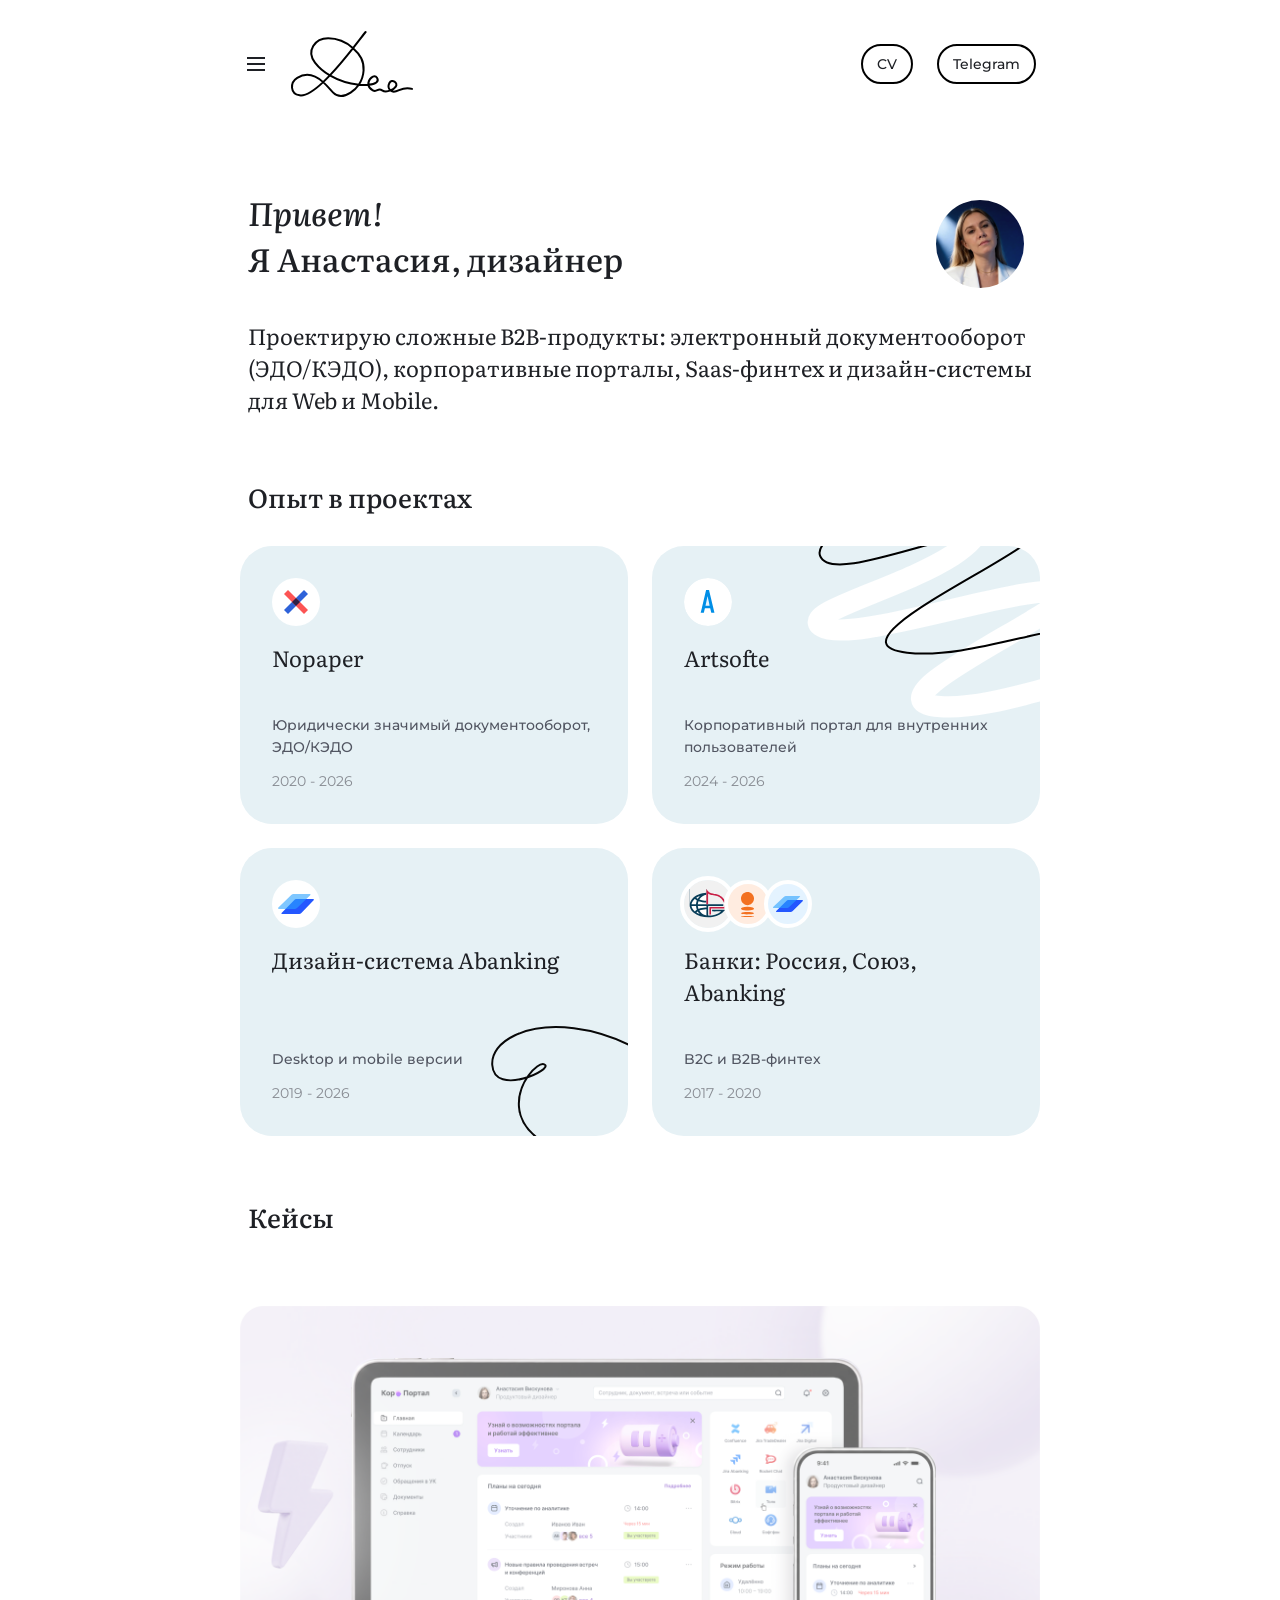
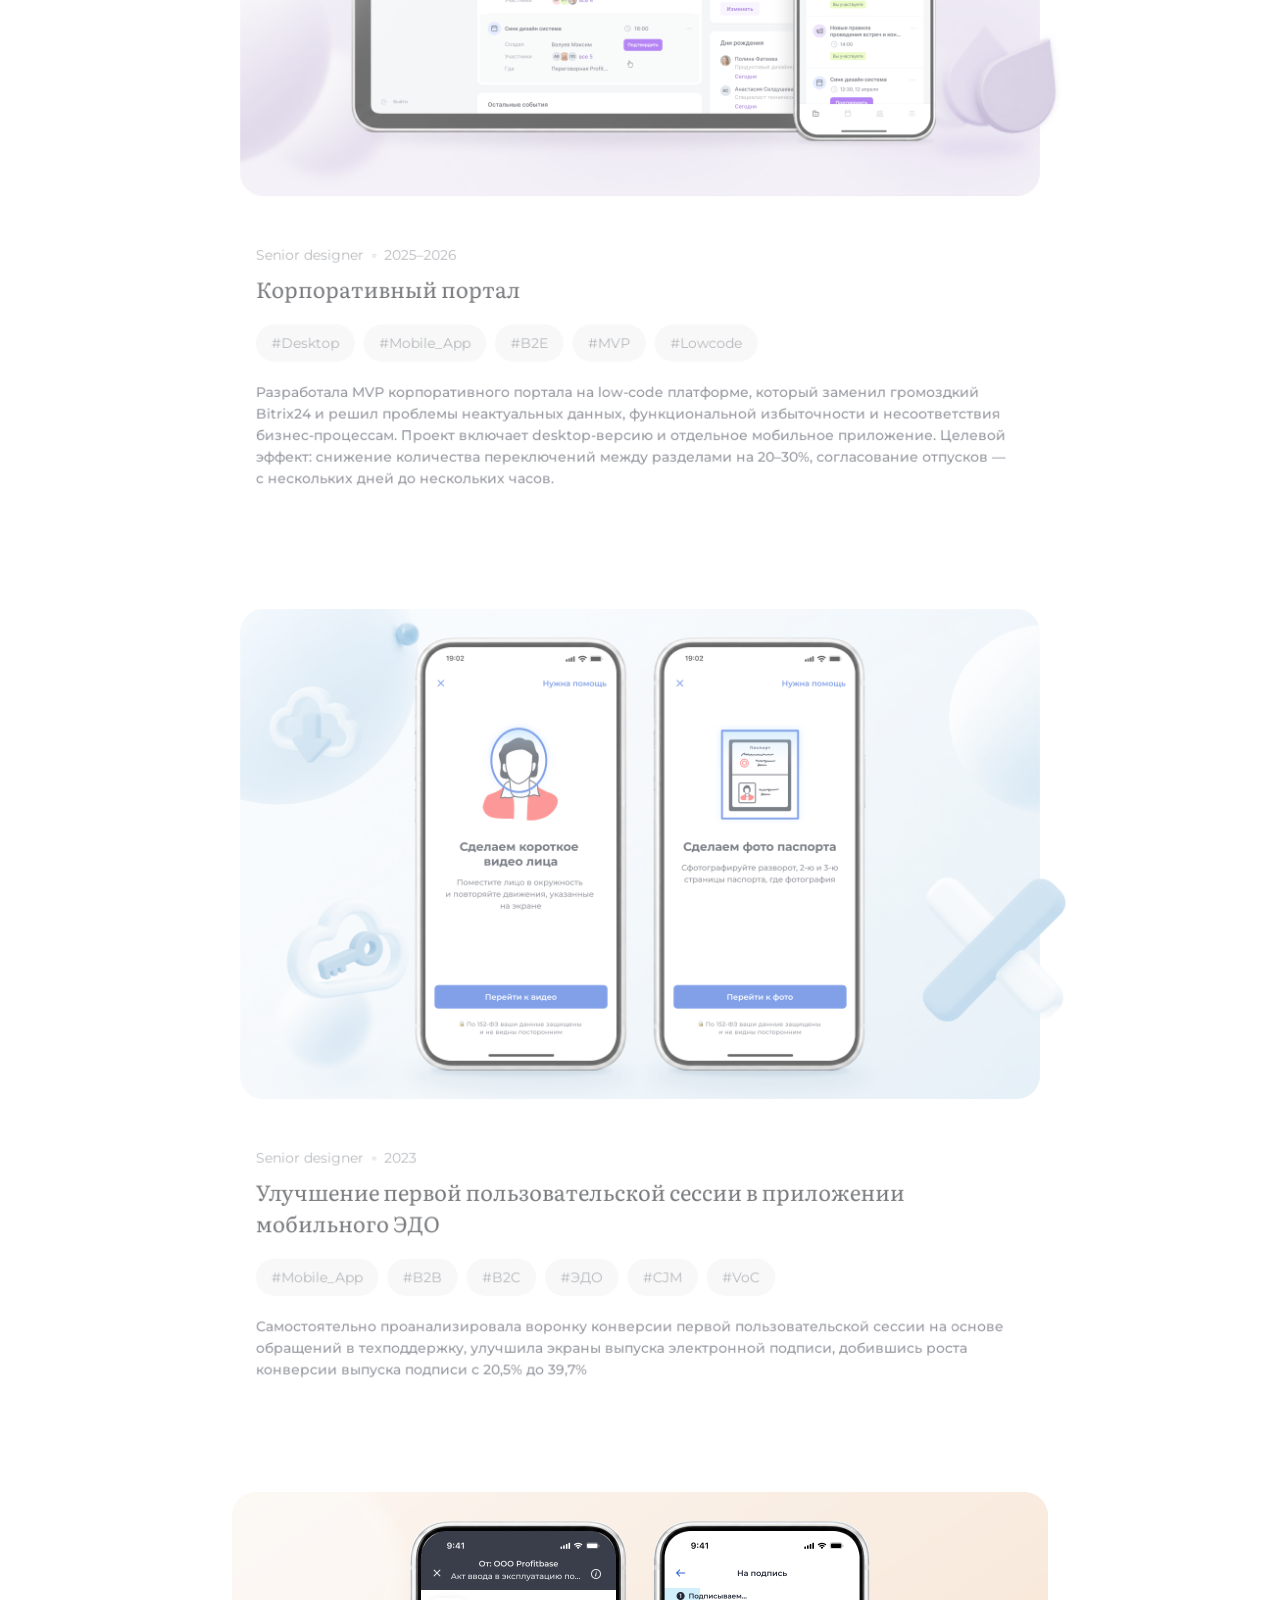
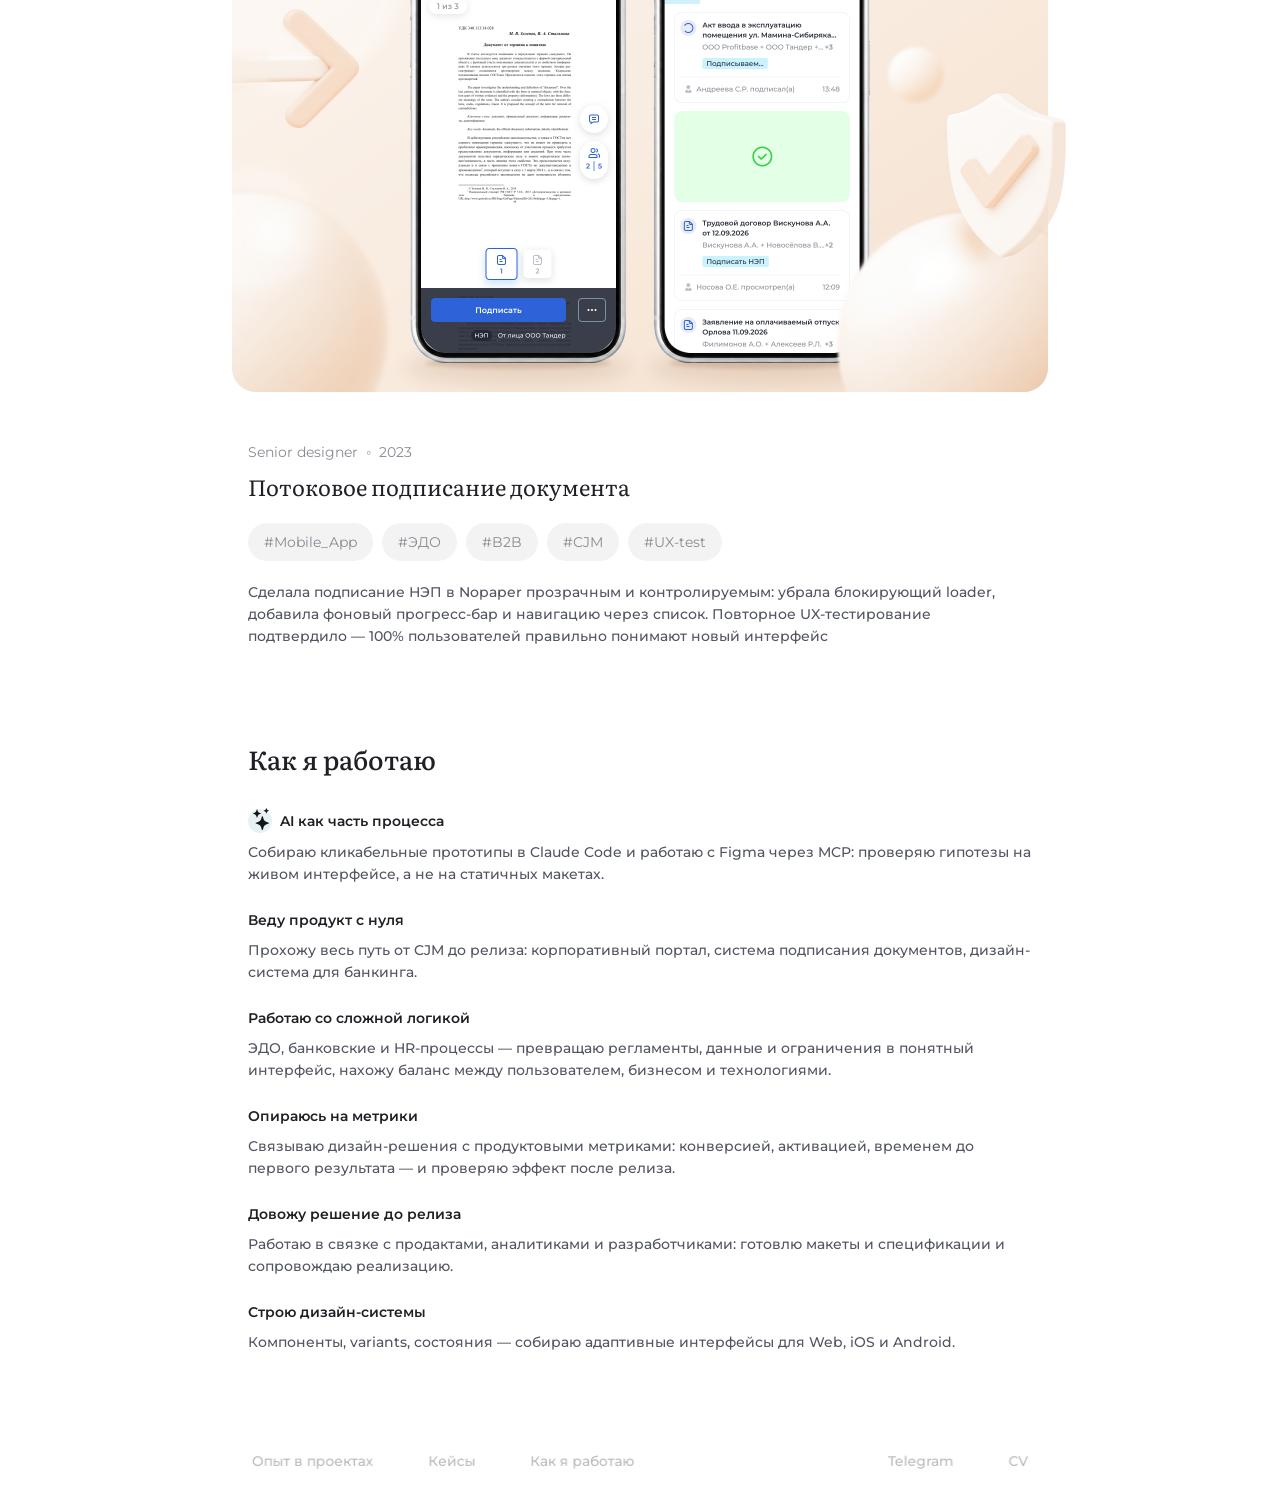
==== commit b6a16f61: "Redesign process section, case covers, resume topbar; add favicon - Replace the Kak ya rabotayu hori" ====
--- a/index.html
+++ b/index.html
@@ -4,18 +4,23 @@
 <meta charset="UTF-8">
 <meta name="viewport" content="width=device-width, initial-scale=1.0, viewport-fit=cover">
 <title>Анастасия Вискунова — продуктовый дизайнер</title>
+<link rel="icon" type="image/svg+xml" href="assets/favicon.svg">
+<link rel="icon" type="image/png" sizes="32x32" href="assets/favicon-32.png">
+<link rel="icon" type="image/png" sizes="16x16" href="assets/favicon-16.png">
+<link rel="apple-touch-icon" href="assets/apple-touch-icon.png">
 <script>
-// Подпись в шапке «пишется» при каждой загрузке главной (script.js); на
-// кейсах этого скрипта нет — там подпись сразу готовая. Класс ставится до
-// отрисовки, чтобы подпись не мелькнула целиком перед анимацией.
-try { if (!matchMedia("(prefers-reduced-motion: reduce)").matches) document.documentElement.classList.add("sig-intro"); } catch (e) {}
+// Подпись в шапке и декоративные линии на карточках опыта «пишутся» при
+// каждой загрузке главной (script.js); на кейсах этого скрипта нет — там
+// подпись сразу готовая. Классы ставятся до отрисовки, чтобы линии не
+// мелькнули целиком перед анимацией.
+try { if (!matchMedia("(prefers-reduced-motion: reduce)").matches) document.documentElement.classList.add("sig-intro", "deco-intro"); } catch (e) {}
 </script>
 <link rel="preconnect" href="https://fonts.googleapis.com">
 <link rel="preconnect" href="https://fonts.gstatic.com" crossorigin>
 <link href="https://fonts.googleapis.com/css2?family=Literata:ital,wght@0,400;0,500;1,500&family=Montserrat:wght@400;500;600&display=swap" rel="stylesheet">
-<link rel="stylesheet" href="tokens.css?v=202610200300">
-<link rel="stylesheet" href="components.css?v=202610200600">
-<link rel="stylesheet" href="styles.css?v=202610200300">
+<link rel="stylesheet" href="tokens.css?v=202610220900">
+<link rel="stylesheet" href="components.css?v=202610221300">
+<link rel="stylesheet" href="styles.css?v=202610221100">
 </head>
 <body>
 
@@ -79,7 +84,8 @@
             </div>
           </div>
           <div class="hero-experience__card hero-experience__card--artsofte">
-            <span class="hero-experience__deco-wrap"><img class="hero-experience__deco" src="assets/card-deco-artsofte.svg" alt="" aria-hidden="true"></span>
+            <span class="hero-experience__deco-wrap"><svg class="hero-experience__deco" aria-hidden="true" preserveAspectRatio="none" overflow="visible" style="display: block;" width="468.486" height="398.253" viewBox="0 0 468.486 398.253" fill="none" xmlns="http://www.w3.org/2000/svg"><path d="M10.526 349.769C10.526 349.769 69.3911 181.989 138.471 181.115C207.551 180.242 132.131 399.954 163.192 386.505C194.253 373.057 223.687 204.783 254.748 150.99C285.809 97.1975 246.021 399.954 297.789 319.264C349.558 238.575 335.415 74.7469 463.448 9.95504" stroke="white" stroke-width="22.3143"/></svg></span>
+            <span class="hero-experience__deco-wrap hero-experience__deco-wrap--outline"><svg class="hero-experience__deco hero-experience__deco--outline" aria-hidden="true" preserveAspectRatio="none" overflow="visible" style="display: block;" width="519.028" height="341.1" viewBox="0 0 519.028 341.1" fill="none" xmlns="http://www.w3.org/2000/svg"><path d="M0.927262 340.729C0.927262 340.729 68.2108 172.948 147.17 172.075C226.129 171.202 168.312 331.788 201.536 337.259C234.76 342.73 244.574 195.743 280.077 141.95C315.58 88.1568 270.101 390.913 329.273 310.224C388.445 229.534 372.28 65.7063 518.623 0.914389" stroke-width="2" stroke="black"/></svg></span>
             <div class="hero-experience__top">
               <span class="hero-experience__icon"><img src="assets/hero-icon-artsofte.svg" alt="" aria-hidden="true"></span>
               <p class="hero-experience__name">Artsofte</p>
@@ -90,7 +96,7 @@
             </div>
           </div>
           <div class="hero-experience__card hero-experience__card--abanking">
-            <span class="hero-experience__deco-wrap"><img class="hero-experience__deco" src="assets/card-deco-abanking.svg" alt="" aria-hidden="true"></span>
+            <span class="hero-experience__deco-wrap"><svg class="hero-experience__deco" aria-hidden="true" preserveAspectRatio="none" overflow="visible" style="display: block;" width="254.815" height="128.548" viewBox="0 0 254.815 128.548" fill="none" xmlns="http://www.w3.org/2000/svg"><path d="M105.222 125.23C263.324 144.154 216.437 40.9077 201.882 43.4629C189.978 45.5529 244.238 86.835 252.993 54.6806C265.653 8.18868 129.305 -49.3791 0.711762 80.9246" stroke="#080808" stroke-width="2"/></svg></span>
             <div class="hero-experience__top">
               <span class="hero-experience__icon hero-experience__icon--abanking"><img src="assets/hero-icon-abanking.svg" alt="" aria-hidden="true"></span>
               <p class="hero-experience__name">Дизайн-система Abanking</p>
@@ -209,62 +215,33 @@
   </section>
 
   <section class="process" id="process">
-    <h2 class="process-title section-title">Как я работаю</h2>
-    <div class="process-steps">
-      <div class="process-steps__track">
-        <img class="process-line" src="assets/deco-process-line.svg" alt="" aria-hidden="true">
-        <div class="process-step">
-          <h3 class="process-step__title">Погружаюсь в контекст</h3>
-          <div class="process-step__variants">
-            <div class="process-step__card">
-              <p class="process-step__label">Новый продукт</p>
-              <p class="process-step__desc">При помощи AI-агента (Claude Code + Figma MCP): делаю сбор требований, анализ конкурентов, UX-аудит, приоритизацию фич и упаковку в PRD</p>
-            </div>
-            <div class="process-step__card">
-              <p class="process-step__label">Улучшение зрелого продукта</p>
-              <p class="process-step__desc">Изучаю бизнес-задачу через данные: обращения в поддержку, воронки, интервью со стейкхолдерами. Ищу то, что реально мешает бизнесу и пользователю.</p>
-            </div>
-          </div>
-        </div>
-        <div class="process-step">
-          <h3 class="process-step__title">Исследую</h3>
-          <div class="process-step__variants">
-            <div class="process-step__card">
-              <p class="process-step__desc">Анализирую данные, конкурентов, строю CJM/UJM и формулирую гипотезы с измеримым прогнозом эффекта.</p>
-            </div>
-          </div>
-        </div>
-        <div class="process-step">
-          <h3 class="process-step__title">Проектирую и тестирую</h3>
-          <div class="process-step__variants">
-            <div class="process-step__card">
-              <p class="process-step__label">Новый продукт</p>
-              <p class="process-step__desc">Claude Code + Figma MCP: sitemap, wireframes, экраны и ДС. Собираю живой прототип и проверяю гипотезы</p>
-            </div>
-            <div class="process-step__card">
-              <p class="process-step__label">Улучшение зрелого продукта</p>
-              <p class="process-step__desc">Собираю кликабельные прототипы (Claude Code + Figma MCP), провожу UX-тесты, проверяю гипотезы</p>
-            </div>
-          </div>
-        </div>
-        <div class="process-step">
-          <h3 class="process-step__title">Запускаю и измеряю</h3>
-          <div class="process-step__variants">
-            <div class="process-step__card">
-              <p class="process-step__desc">После релиза возвращаюсь к метрикам, сравниваю «было/стало» и смотрю, что реально сработало</p>
-            </div>
-          </div>
-        </div>
-        <div class="process-step">
-          <h3 class="process-step__title">Рефлексирую и итерирую</h3>
-          <div class="process-step__variants">
-            <div class="process-step__card">
-              <p class="process-step__desc">Фиксирую, что получилось, а что нет. Любое решение — гипотеза, которую можно и нужно пересмотреть</p>
-            </div>
-          </div>
-        </div>
-      </div>
-    </div>
+    <h2 class="process-title section-title reveal-up">Как я работаю</h2>
+    <ul class="process-list">
+      <li class="process-item reveal-up">
+        <p class="process-item__title"><img class="process-item__icon" src="assets/icon-sparkle-ai.svg" alt="" aria-hidden="true">AI как часть процесса</p>
+        <p class="process-item__desc">Собираю кликабельные прототипы в Claude Code и работаю с Figma через MCP: проверяю гипотезы на живом интерфейсе, а не на статичных макетах.</p>
+      </li>
+      <li class="process-item reveal-up">
+        <p class="process-item__title">Веду продукт с нуля</p>
+        <p class="process-item__desc">Прохожу весь путь от CJM до релиза: корпоративный портал, система подписания документов, дизайн-система для банкинга.</p>
+      </li>
+      <li class="process-item reveal-up">
+        <p class="process-item__title">Работаю со сложной логикой</p>
+        <p class="process-item__desc">ЭДО, банковские и HR-процессы — превращаю регламенты, данные и ограничения в понятный интерфейс, нахожу баланс между пользователем, бизнесом и технологиями.</p>
+      </li>
+      <li class="process-item reveal-up">
+        <p class="process-item__title">Опираюсь на метрики</p>
+        <p class="process-item__desc">Связываю дизайн-решения с продуктовыми метриками: конверсией, активацией, временем до первого результата — и проверяю эффект после релиза.</p>
+      </li>
+      <li class="process-item reveal-up">
+        <p class="process-item__title">Довожу решение до релиза</p>
+        <p class="process-item__desc">Работаю в связке с продактами, аналитиками и разработчиками: готовлю макеты и спецификации и сопровождаю реализацию.</p>
+      </li>
+      <li class="process-item reveal-up">
+        <p class="process-item__title">Строю дизайн-системы</p>
+        <p class="process-item__desc">Компоненты, variants, состояния — собираю адаптивные интерфейсы для Web, iOS и Android.</p>
+      </li>
+    </ul>
   </section>
 
 
@@ -292,6 +269,6 @@
   </div>
 </div>
 
-<script src="script.js?v=202610192100"></script>
+<script src="script.js?v=202610221200"></script>
 </body>
 </html>
--- a/tokens.css
+++ b/tokens.css
@@ -47,8 +47,8 @@
   --text-brand-line: 22px;                 /* Literata Medium — бренд-имя */
 
   --text-stat-number-size: 24px;           /* Literata Regular — "16 лет" / номер шага "как я работаю" */
-  --text-p1-selection-size: 14px;          /* Montserrat SemiBold — заголовки карточек "как я работаю" */
-  --text-p1-selection-line: 20px;
+  --text-p1-selection-size: 14px;          /* Montserrat SemiBold — заголовки пунктов "как я работаю" */
+  --text-p1-selection-line: 22px;
   --text-p1-selection-weight: 600;
 
   /* ---- Отступы (spacing scale) ---- */
--- a/components.css
+++ b/components.css
@@ -35,11 +35,31 @@
   transition: background-color 0.2s ease, color 0.2s ease, outline-color 0.2s ease;
 }
 
-.btn:hover,
+/* Hover — только там, где есть мышь: на телефоне «наведение» залипает
+   после касания, и кнопка оставалась тёмной. Нажатие (press, как в UI
+   Kit) — сразу чёрное, без перехода: короткое касание не успевало пройти
+   0.2s, кнопка выглядела тёмно-серой с заметной рамкой. */
+@media (hover: hover) {
+  .btn:hover {
+    background: var(--bg-inversion);
+    color: var(--text-white);
+    outline-color: var(--bg-inversion);
+  }
+}
+
 .btn:active {
   background: var(--bg-inversion);
   color: var(--text-white);
   outline-color: var(--bg-inversion);
+  transition: none;
+}
+
+/* Серая подсветка нажатия Safari/Chrome на телефоне поверх кнопок и
+   ссылок — убираем, состояние нажатия рисуют сами стили. */
+a,
+button,
+[role="button"] {
+  -webkit-tap-highlight-color: transparent;
 }
 
 /* ---- Кнопка: прозрачная ссылка-кнопка (шапка/футер) ----
@@ -200,162 +220,47 @@
   justify-content: center;
 }
 
-/* ---- Как я работаю (процесс) ----
-   Карточки фиксированной ширины 260px (node 147:251) — при 5 штуках
-   ряд (1364px) шире стандартной ширины контента (800px). В макете ряд
-   уходит за правый край кадра, начинаясь вровень с заголовком слева.
-   Раньше это делалось через 100vw + translateX(-50%), но расчёт сбивал
-   выравнивание, так как проценты у left считаются от родителя (.process,
-   800px), а не от вьюпорта — сетка ("breakout grid") не имеет этой
-   проблемы: средняя колонка = обычная 800px-колонка контента (в неё
-   встаёт заголовок), боковые — резиновые (0 или сколько угодно места
-   больше 800px), а .process-steps растянут от начала средней колонки до
-   самого правого края — гарантированно вровень с заголовком слева. */
+/* ---- Как я работаю ----
+   Вертикальный список: заголовок пункта, под ним описание — приём с
+   daria-guzii.netlify.app/. Без подложек — боковой паддинг 8px одинаковый
+   у заголовка секции и у каждого пункта, для выключки в одну линию.
+   У первого пункта перед заголовком — иконка-искра. */
 .process {
-  position: relative;
-  display: grid;
-  grid-template-columns:
-    minmax(0, 1fr)
-    minmax(0, var(--content-width))
-    minmax(0, 1fr);
-  row-gap: var(--space-md);
-  width: 100%;
-}
-
-/* Node 248:470/257:842: заголовки разделов набраны тем же стилем, что и
-   приветствие в hero ("Привет! Я Анастасия...") — переиспользуем
-   .hero-title, а не заводим отдельный класс под то же самое. */
+  display: flex;
+  flex-direction: column;
+  align-items: flex-start;
+  gap: var(--space-md);
+  width: 100%;
+  max-width: var(--content-width);
+}
+
 .process-title {
-  grid-column: 2;
-}
-
-.process-steps {
-  /* Растянут на всю сетку (обе резиновые колонки-отступа) — карточки
-     при скролле уходят за реальный край экрана и слева, и справа, а не
-     упираются в невидимую границу на месте края контентной колонки. */
-  grid-column: 1 / 4;
-  /* Ряд обрезается на том же расстоянии от края экрана, что и карточка
-     hero (node 172:550) — 20px, а не по самому краю. Паддинг main на
-     десктопе 10px, поэтому не хватает ещё 10px; на ≤900px (там паддинг
-     32px) margin отрицательный — см. styles.css. */
-  margin-left: 10px;
-  margin-right: 10px;
-  overflow-x: auto;
-  overflow-y: visible;
-  scrollbar-width: none;
-  cursor: grab;
-  /* Пальцем ряд листает сам браузер (нативная прокрутка с родной инерцией
-     и, на iOS, упругой оттяжкой на краях) — свой JS-драг на тач-экранах
-     срывался: жест отменялся и ряд почти не двигался. JS (script.js)
-     обслуживает только мышь. */
-  touch-action: pan-x pan-y;
-  -webkit-overflow-scrolling: touch;
-  /* Без этого перетаскивание мышью выделяло текст в карточках вместо
-     скролла — приходилось кликать по несколько раз, чтобы просто ухватить
-     ряд. */
-  user-select: none;
-  -webkit-user-select: none;
-}
-
-.process-steps::-webkit-scrollbar {
-  display: none;
-}
-
-/* Сама лента карточек (без учёта padding-left/right, которые script.js
-   добавляет на .process-steps для выравнивания с краями hero-блока) —
-   именно в этой системе координат размещена соединяющая линия со
-   стрелками (node 249:644), поэтому линия — child этого блока, а не
-   .process-steps, чей padding иначе сдвинул бы её. */
-.process-steps__track {
-  position: relative;
-  display: flex;
-  flex-wrap: nowrap;
-  align-items: flex-start;
-  gap: var(--space-xs);
-  /* Явная ширина по контенту, а не "по умолчанию как у блока" (100% от
-     .process-steps) — карточки всё равно не сжимаются (flex:0 0 300px)
-     и физически шире, но нечёткая ширина трека сбивала расчёт scrollWidth
-     в script.js, от которого зависит точка выравнивания в конце скролла. */
-  width: max-content;
-}
-
-/* Координаты 1:1 из Figma (node 249:644), в той же системе координат,
-   что и колонки (0/316/632/948/1264 — считает script.js через реальные
-   позиции). z-index поднимает линию над карточками (без него, как
-   первый ребёнок трека с z-index:auto, она рисовалась бы под ними). */
-.process-line {
-  position: absolute;
-  z-index: 2;
-  left: 300px;
-  top: 99px;
-  width: 1099px;
-  height: 169.5px;
-  max-width: none;
-  pointer-events: none;
-}
-
-/* Курсор меняется на "зажато" во время перетаскивания мышью (script.js),
-   как в лайтбоксе картинок. Никакого scroll-snap — с ним карточка после
-   отпускания резко доскакивала до выравнивания, и это выглядело дёргано;
-   ряд просто плавно катится туда, куда его потянули. */
-.process-steps.is-dragging {
-  cursor: grabbing;
-}
-
-/* ---- Шаг процесса (node 248:468) ----
-   Раньше каждый шаг был одной голубой карточкой с номером; теперь номер
-   убран, а заголовок стоит НАД карточкой(-ами) — колонка сама без фона,
-   фон и скругление только у вложенных .process-step__card. У "Погружаюсь
-   в контекст" и "Проектирую и тестирую" внутри по две карточки (сценарий
-   для нового продукта и для улучшения существующего), у остальных — одна;
-   высоты колонок из-за этого разные, поэтому ряд выравнивается по верху
-   (align-items:flex-start у трека), а не растягивается. */
-.process-step {
-  display: flex;
-  flex-direction: column;
-  align-items: flex-start;
-  flex: 0 0 300px;
-  width: 300px;
-  gap: var(--space-xs);
-  text-align: left;
-}
-
-/* Node 248:473: заголовок шага сменился с крупного Literata на маленький
-   прописной "лейбл" — Montserrat SemiBold, разрядка, серый (text/tertiary),
-   как рубрика над карточками, а не как подзаголовок. */
-.process-step__title {
+  padding-inline: var(--space-3xs);
+}
+
+.process-list {
+  display: flex;
+  flex-direction: column;
+  gap: var(--space-sm);
+  width: 100%;
   margin: 0;
-  width: 100%;
-  font-family: var(--font-body);
-  font-weight: 600;
-  font-size: 12px;
-  line-height: 20px;
-  letter-spacing: 1.92px;
-  text-transform: uppercase;
-  color: var(--text-tertiary);
-}
-
-.process-step__variants {
-  display: flex;
-  flex-direction: column;
-  gap: var(--space-xs);
-  width: 100%;
-}
-
-.process-step__card {
-  display: flex;
-  flex-direction: column;
-  align-items: flex-start;
+  padding: 0;
+  list-style: none;
+}
+
+.process-item {
+  display: flex;
+  flex-direction: column;
   gap: var(--space-3xs);
   width: 100%;
-  padding: var(--space-sm) var(--space-md);
-  border-radius: 24px;
-  background: var(--bg-accent);
-}
-
-.process-step__label {
+  padding-inline: var(--space-3xs);
+}
+
+.process-item__title {
+  display: flex;
+  align-items: center;
+  gap: var(--space-3xs);
   margin: 0;
-  width: 100%;
   font-family: var(--font-body);
   font-weight: var(--text-p1-selection-weight);
   font-size: var(--text-p1-selection-size);
@@ -363,9 +268,14 @@
   color: var(--text-primary);
 }
 
-.process-step__desc {
+.process-item__icon {
+  flex: none;
+  width: 24px;
+  height: 25px;
+}
+
+.process-item__desc {
   margin: 0;
-  width: 100%;
   font-family: var(--font-body);
   font-weight: var(--text-p1-long-weight);
   font-size: var(--text-p1-long-size);
@@ -385,10 +295,15 @@
   padding-bottom: var(--space-md);
 }
 
+/* Node 66353:663/681/701: обложка кейса в макете шире текстовой колонки —
+   вылетает на 45px за край карточки с каждой стороны (890px при колонке
+   800px). На узких экранах вылет сняли бы отдельным media-правилом (упёрся
+   бы в край экрана), см. styles.css. */
 .project-card__image {
   display: block;
   position: relative;
-  width: 100%;
+  width: calc(100% + 90px);
+  margin-inline: -45px;
   aspect-ratio: 720 / 444;
   border-radius: var(--radius-illustration);
   overflow: hidden;
@@ -403,7 +318,7 @@
 }
 
 .project-card__image:hover img {
-  transform: scale(1.05);
+  transform: scale(1.02);
 }
 
 .project-card__body {
--- a/styles.css
+++ b/styles.css
@@ -18,11 +18,9 @@
   font-family: var(--font-body);
   color: var(--text-primary);
   -webkit-font-smoothing: antialiased;
-  /* .process-steps растянута почти до края экрана (components.css), а
-     пружинка/оттяжка при перетаскивании двигает её ещё и через
-     transform — вместе это может на пару пикселей вытолкнуть блок за
-     реальную границу окна и включить горизонтальный скролл всей
-     страницы. Настоящего контента там нет, поэтому просто обрезаем. */
+  /* Декоративные элементы (вылет обложки кейса, закорючки на карточках
+     опыта) нарочно шире своего контейнера — страхуемся от случайного
+     горизонтального скролла. */
   overflow-x: hidden;
 }
 
@@ -150,6 +148,13 @@
   opacity: 0;
 }
 
+/* Пока script.js не подготовил анимацию прорисовки декоративных линий на
+   карточках опыта (Artsofte, Abanking), линии не показываем — иначе
+   мелькнули бы целиком. */
+.deco-intro .hero-experience__deco path {
+  opacity: 0;
+}
+
 /* Node 66314:727: в шапке действия — обычные primary-кнопки (.btn) с
    зазором 24px, а не текстовые ссылки, как в футере. */
 .header-nav.header-nav--buttons {
@@ -723,6 +728,22 @@
   transform: rotate(60deg);
 }
 
+/* Node 66373:568 "Vector 54": вторая, тонкая чёрная линия той же закорючки
+   (в Figma у Artsofte их две — толстая белая и тонкая чёрная поверх неё).
+   Позиция/размер — тем же способом 1:1 из Figma, что и у первой линии. */
+.hero-experience__card--artsofte .hero-experience__deco-wrap--outline {
+  left: 64.691px;
+  top: -332.404px;
+  width: 553.136px;
+  height: 618.245px;
+}
+
+.hero-experience__card--artsofte .hero-experience__deco--outline {
+  width: 517.696px;
+  height: 339.814px;
+  transform: rotate(60deg);
+}
+
 .hero-experience__card--abanking .hero-experience__deco-wrap {
   left: 236px;
   top: 164px;
@@ -878,7 +899,7 @@
   display: flex;
   flex-direction: column;
   align-items: center;
-  gap: var(--space-lg); /* между карточками 40px (+ их паддинг 32px): по просьбе +8px к макету (node 66286:575: 32px) */
+  gap: var(--space-2xl); /* между карточками 48px (+ их паддинг 32px): по просьбе ещё +8px (было 40px, node 66286:575: 32px) */
   width: 100%;
   max-width: var(--content-width);
 }
@@ -934,18 +955,16 @@
     padding-right: var(--space-md);
   }
 
-  /* На этой ширине у сетки .process нет своих резиновых зазоров (контент
-     и так занимает всё место между паддингами main), поэтому пробивать
-     через grid-column нечего — ряд карточек упирался бы в паддинг main
-     (32px). Отрицательный margin доводит границу до тех же 20px от края
-     экрана, что и у карточки hero (node 172:550). */
-  .process-steps {
-    margin-left: calc(20px - var(--space-md));
-    margin-right: calc(20px - var(--space-md));
-  }
-
   :root {
     --radius-illustration: 28px;
+  }
+
+  /* Вылет обложки кейса (см. components.css) рассчитан на свободные поля
+     десктопа (107px). На планшете/мобильном поля меньше — вылет снят,
+     обложка снова по ширине карточки. */
+  .project-card__image {
+    width: 100%;
+    margin-inline: 0;
   }
 }
 
@@ -996,15 +1015,6 @@
   :root {
     --radius-illustration: 24px;
   }
-
-  /* Линия decoration в "Как я работаю" зафиксирована в пикселях под
-     десктопную раскладку карточек (components.css) и не следит за
-     реальным текстом. На этой ширине абзацы в карточках растут (16px
-     P1-шрифт вместо 14px — см. ниже), и дуги линии залезали прямо на
-     текст — опущена на 20px, чтобы чуть отступить от него. */
-  .process-line {
-    top: 119px;
-  }
 }
 
 /* Мобильная раскладка (Figma node 109:670): единый отступ страницы 32px,
@@ -1032,6 +1042,40 @@
      краем картинки — на планшете (640-900px) паддинг 24px остаётся. */
   :root {
     --radius-illustration: 20px;
+  }
+}
+
+/* Шапка на телефоне (node 66370:1186 "Header app"): всегда одна и та же,
+   компактная — без большого начального состояния и без сжатия при
+   прокрутке (правила ниже перекрывают и .is-scrolled). Высота 72px:
+   паддинг 16/20, подпись 75×40, всё в одну строку; кнопки — как в макете,
+   14/22 и паддинг 9/16 (а не увеличенные телефонные), между ними 16px. */
+@media (max-width: 640px) {
+  .site-header,
+  .site-header.is-scrolled {
+    padding: 16px 20px;
+    transition: none;
+  }
+
+  .site-header .header-inner {
+    flex-wrap: nowrap;
+  }
+
+  .site-header .brand-signature-link,
+  .site-header.is-scrolled .brand-signature-link {
+    width: 75px;
+    height: 40px;
+    transition: none;
+  }
+
+  .site-header .header-nav.header-nav--buttons {
+    gap: var(--space-xs);
+  }
+
+  .site-header .header-nav--buttons .btn {
+    padding: 9px 16px;
+    font-size: 14px;
+    line-height: 22px;
   }
 }
 
@@ -1110,37 +1154,3 @@
   }
 }
 
-/* Карточки "Как я работаю" (node 248:468) появляются по очереди слева
-   направо при скролле: наблюдается сам .process-steps, а не каждая
-   карточка — is-visible на контейнере включает transition у детей, у
-   каждой карточки свой transition-delay. nth-of-type, а не nth-child —
-   в ряду первым ребёнком стоит картинка линии (.process-line), и обычный
-   nth-child сдвинул бы нумерацию карточек на один. Линия едет вместе с
-   ними без собственной задержки — тот же подъезд снизу, что и у блока. */
-.process-step,
-.process-line {
-  opacity: 0;
-  transform: translateY(24px);
-  transition: opacity 0.6s ease-out, transform 0.6s ease-out;
-}
-
-.process-steps.is-visible .process-step,
-.process-steps.is-visible .process-line {
-  opacity: 1;
-  transform: translateY(0);
-}
-
-.process-step:nth-of-type(1) { transition-delay: 0s; }
-.process-step:nth-of-type(2) { transition-delay: 0.08s; }
-.process-step:nth-of-type(3) { transition-delay: 0.16s; }
-.process-step:nth-of-type(4) { transition-delay: 0.24s; }
-.process-step:nth-of-type(5) { transition-delay: 0.32s; }
-
-@media (prefers-reduced-motion: reduce) {
-  .process-step,
-  .process-line {
-    transition: none;
-    opacity: 1;
-    transform: none;
-  }
-}
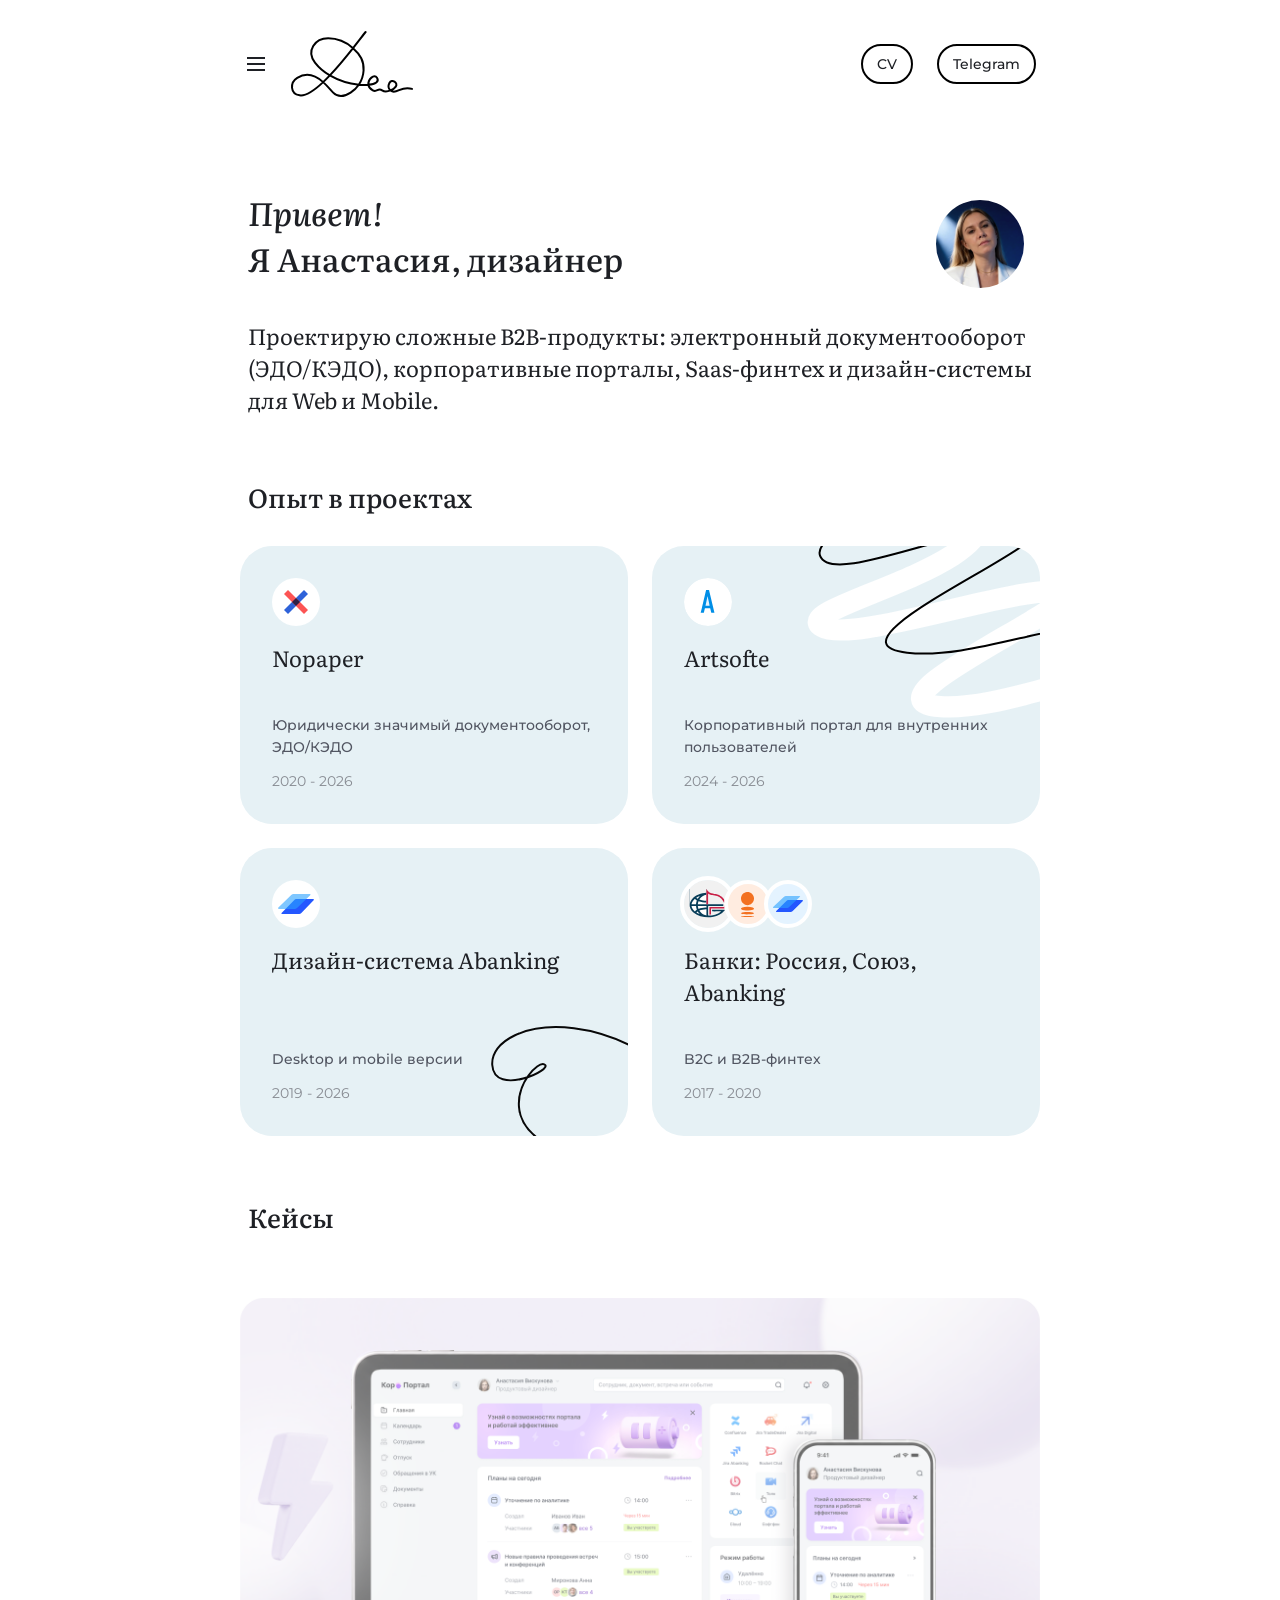
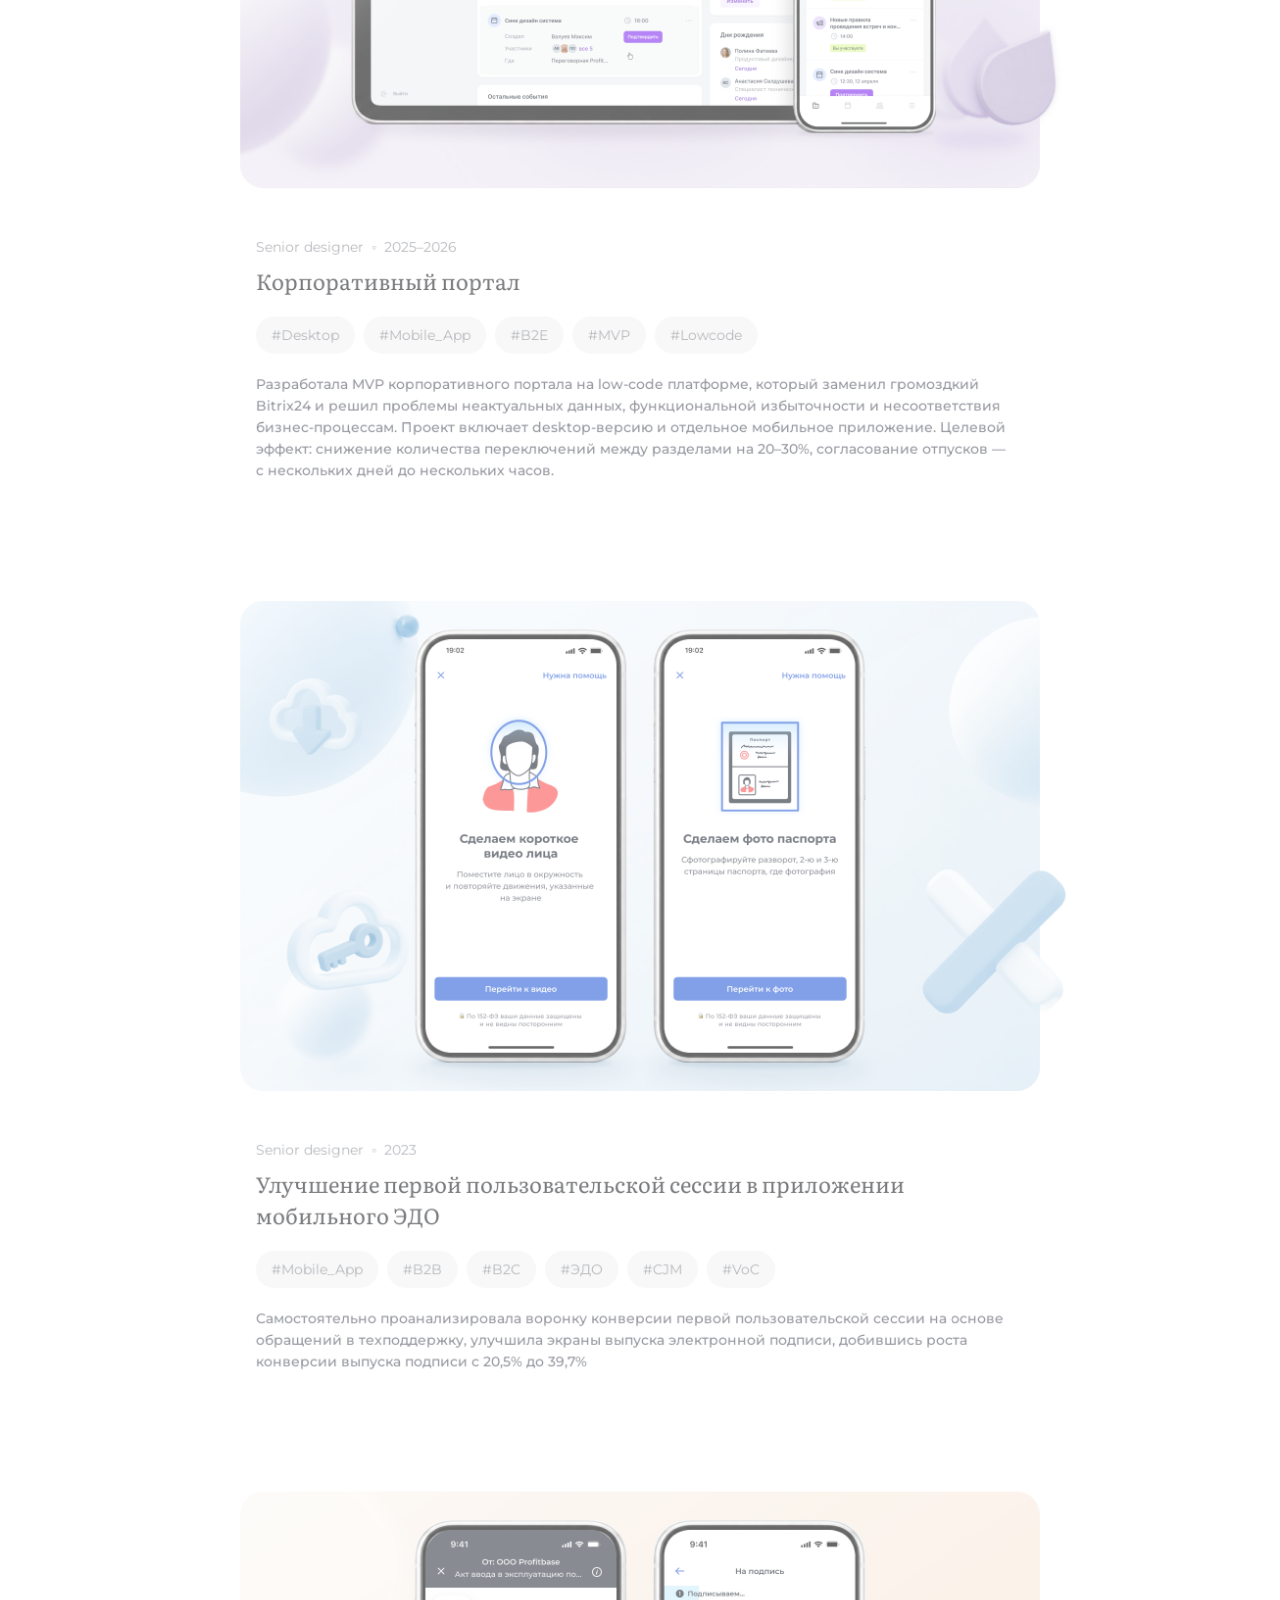
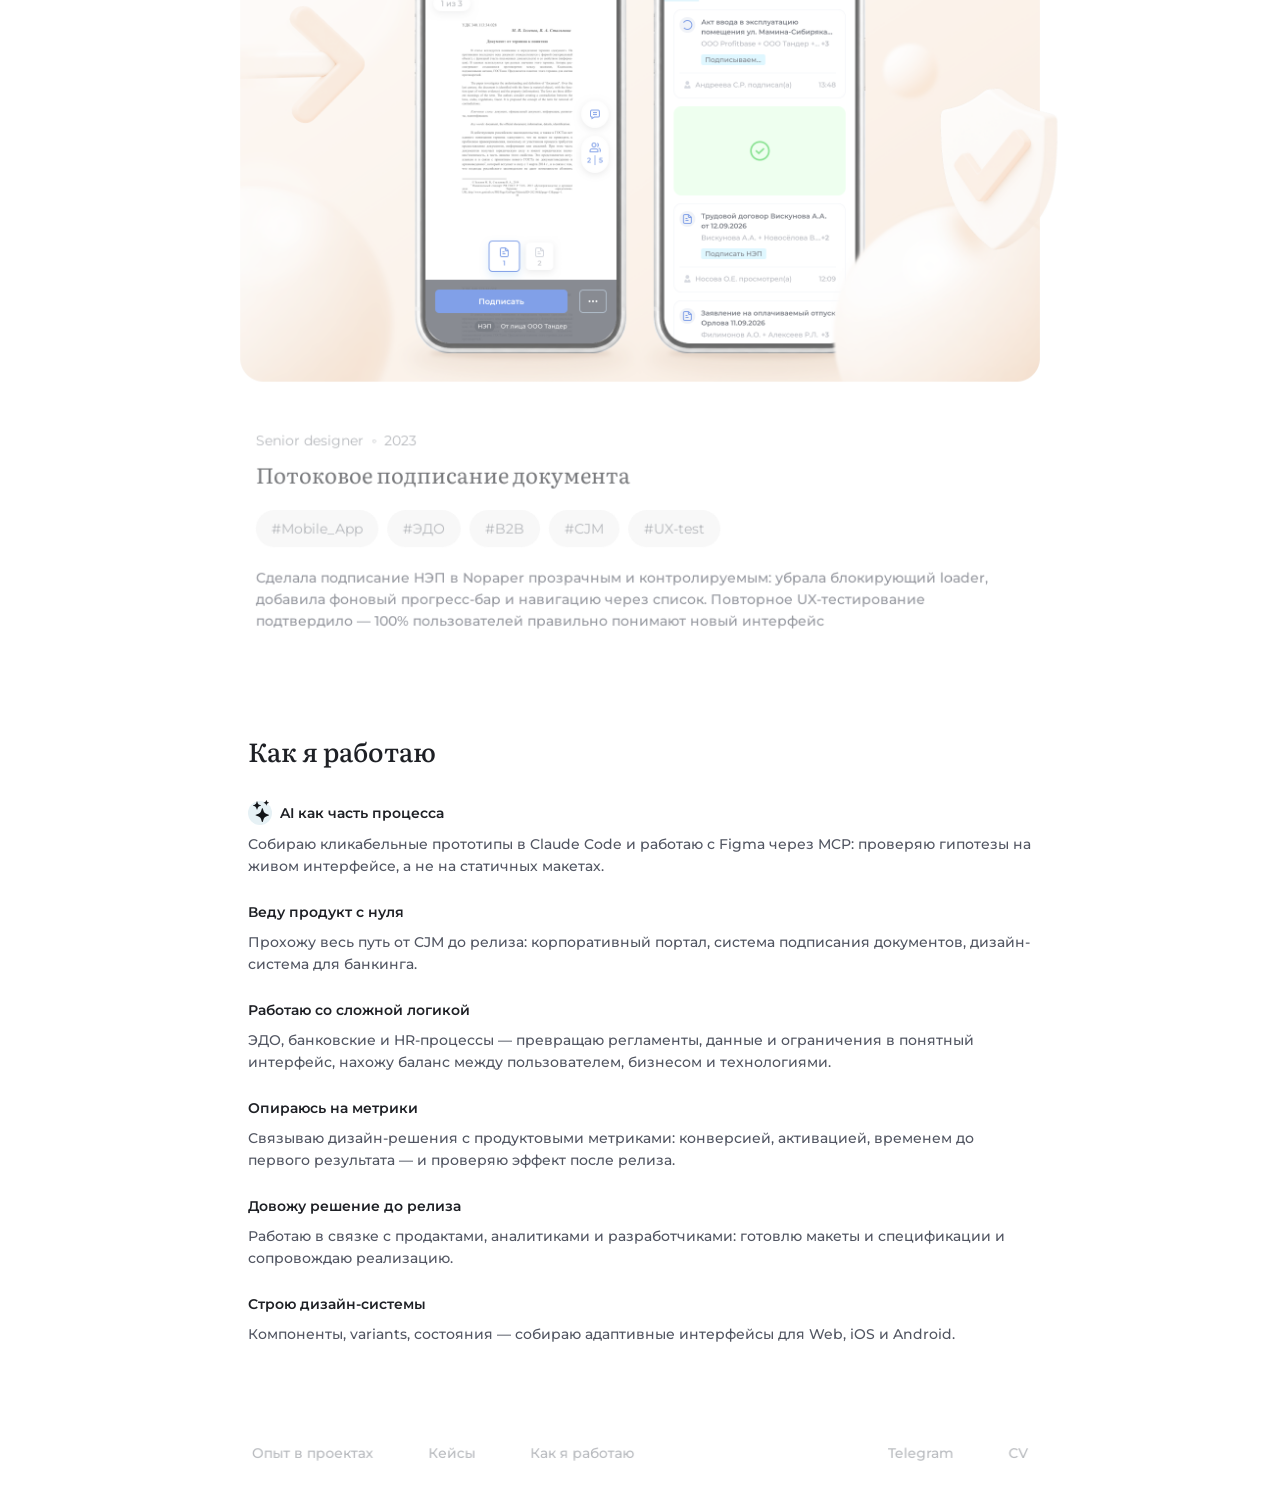
==== commit ebc91889: "Fix hover-zoom width quirk, heading scale and spacing on mobile - Case covers: gate the hover-zoom t" ====
--- a/index.html
+++ b/index.html
@@ -19,8 +19,8 @@
 <link rel="preconnect" href="https://fonts.gstatic.com" crossorigin>
 <link href="https://fonts.googleapis.com/css2?family=Literata:ital,wght@0,400;0,500;1,500&family=Montserrat:wght@400;500;600&display=swap" rel="stylesheet">
 <link rel="stylesheet" href="tokens.css?v=202610220900">
-<link rel="stylesheet" href="components.css?v=202610221300">
-<link rel="stylesheet" href="styles.css?v=202610221100">
+<link rel="stylesheet" href="components.css?v=202610221700">
+<link rel="stylesheet" href="styles.css?v=202610222200">
 </head>
 <body>
 
--- a/components.css
+++ b/components.css
@@ -317,8 +317,14 @@
   transition: transform 0.3s ease-out;
 }
 
-.project-card__image:hover img {
-  transform: scale(1.02);
+/* Эффект только на десктопной ширине (тот же порог 900px, что у вылета
+   обложки выше) — не на (hover: hover): DevTools-режим "Отзывчивое
+   устройство" не меняет hover/pointer на обычной мыши, поэтому эффект всё
+   равно срабатывал бы при наведении на любой ширине. */
+@media (hover: hover) and (min-width: 901px) {
+  .project-card__image:hover img {
+    transform: scale(1.02);
+  }
 }
 
 .project-card__body {
--- a/styles.css
+++ b/styles.css
@@ -561,34 +561,41 @@
    пользователя, по образцу React-компонента TextFlip). Размер — по
    более широкой пилюле "продукта" из инспектора Figma (195×50), чтобы
    пилюля не "прыгала" при смене слова; паддинг — у каждого слова свой
-   (буквально из Figma), т.к. они не совпадают. */
+   (буквально из Figma), т.к. они не совпадают. Размеры — в переменных:
+   на мобильном (ниже) текст бейджа мельче (H0 28/36 вместо 32/40),
+   подложка должна подтягиваться пропорционально вместе с ним. */
+:root {
+  --hero-badge-h: 50px;
+  --hero-badge-w-1: 195px; /* "продукта" */
+  --hero-badge-w-2: 141px; /* "UX/UI" */
+}
+
 .hero-title__badge--flip {
   position: relative;
-  height: 50px;
+  height: var(--hero-badge-h);
   overflow: hidden;
   animation: hero-badge-width 6s ease-in-out infinite;
 }
 
-/* Ширина пилюли плавно подтягивается под слово — 195px у "продукта",
-   141px у "UX/UI" (node 66309:512/514, H0) (буквально из Figma) — переход идёт в те же точки
-   0-45/50-95/100%, что и у затухания текста, чтобы пилюля двигалась
-   ровно тогда, когда слово и так полупрозрачно. */
+/* Ширина пилюли плавно подтягивается под слово (node 66309:512/514, H0) —
+   переход идёт в те же точки 0-45/50-95/100%, что и у затухания текста,
+   чтобы пилюля двигалась ровно тогда, когда слово и так полупрозрачно. */
 @keyframes hero-badge-width {
   0%, 45% {
-    width: 195px;
+    width: var(--hero-badge-w-1);
   }
   50%, 95% {
-    width: 141px;
+    width: var(--hero-badge-w-2);
   }
   100% {
-    width: 195px;
+    width: var(--hero-badge-w-1);
   }
 }
 
 @media (prefers-reduced-motion: reduce) {
   .hero-title__badge--flip {
     animation: none;
-    width: 195px;
+    width: var(--hero-badge-w-1);
   }
 }
 
@@ -914,10 +921,12 @@
   color: var(--text-primary);
 }
 
-/* Node 66309:591: от заголовка "Кейсы" до первой карточки 32px — на 8px
-   меньше зазора между карточками (40px). У заголовка паддинг 8px по бокам. */
+/* Node 66309:591: от заголовка "Кейсы" до первой карточки 32px — столько
+   же, сколько у "Опыт в проектах" (.hero-experience-block, gap:32px) —
+   меньше зазора между самими карточками (48px). У заголовка паддинг 8px
+   по бокам. */
 .section-title + .project-card {
-  margin-top: calc(var(--space-md) - var(--space-lg));
+  margin-top: calc(var(--space-md) - var(--space-2xl));
 }
 
 .projects .section-title {
@@ -996,7 +1005,7 @@
      нужна высота по контенту. padding-bottom — запас прокрутки, чтобы
      последняя карточка успела встать на место. */
   .hero-experience[data-stacked-deck] {
-    --stack-offset: 16px;
+    --stack-offset: 8px;
     display: flex;
     flex-direction: column;
     padding-bottom: calc(var(--stack-count, 4) * var(--stack-offset));
@@ -1017,16 +1026,16 @@
   }
 }
 
-/* Мобильная раскладка (Figma node 109:670): единый отступ страницы 32px,
+/* Мобильная раскладка (Figma node 109:670): единый отступ страницы 24px,
    шапка/футер переносят nav на новую строку вместо сжатия в одну. */
 @media (max-width: 480px) {
   main {
-    padding: 0 32px;
+    padding: 0 24px;
   }
 
   .site-header {
-    padding-left: 32px;
-    padding-right: 32px;
+    padding-left: 24px;
+    padding-right: 24px;
   }
 
   .header-inner {
@@ -1035,7 +1044,7 @@
   }
 
   .site-footer {
-    padding: 24px 32px;
+    padding: 24px 24px;
   }
 
   /* Текст карточки проекта (node 113:914) должен идти вровень с левым
@@ -1118,6 +1127,55 @@
   }
 }
 
+/* Шкала заголовков UI Kit на смартфоне — на ступень мельче, чем на
+   десктопе, но та же пара начертание/вес у каждого уровня:
+   H0 Literata Medium 28/36 — .hero-title (десктоп 32/40)
+   H1 Literata Medium 24/32 — .section-title и H1 страницы кейса (.project-title,
+     десктоп у обоих 26/34)
+   H2 Literata Regular 20/30 — заголовок карточки кейса в списке
+     (.projects .project-title, десктоп 22/32) */
+@media (max-width: 640px) {
+  .hero-title {
+    font-size: 28px;
+    line-height: 36px;
+  }
+
+  .section-title,
+  .project-title {
+    font-size: 24px;
+    line-height: 32px;
+  }
+
+  .projects .project-title {
+    font-size: 20px;
+    line-height: 30px;
+  }
+
+  /* Пилюля "продукта/UX/UI" подтягивается вместе с текстом H0 (28/36
+     вместо 32/40) — те же пропорции (× 0.875), иначе подложка остаётся
+     десктопного размера и торчит за уменьшившимся словом. */
+  :root {
+    --hero-badge-h: 44px;
+    --hero-badge-w-1: 171px;
+    --hero-badge-w-2: 123px;
+  }
+
+  .hero-title__badge-word {
+    padding-right: 18px;
+    padding-left: 18px;
+  }
+
+  .hero-title__badge-word--1 {
+    padding-top: 0;
+    padding-bottom: 9px;
+  }
+
+  .hero-title__badge-word--2 {
+    padding-top: 4px;
+    padding-bottom: 5px;
+  }
+}
+
 /* ---- Появление блоков при скролле ---- */
 .reveal {
   opacity: 0.6;
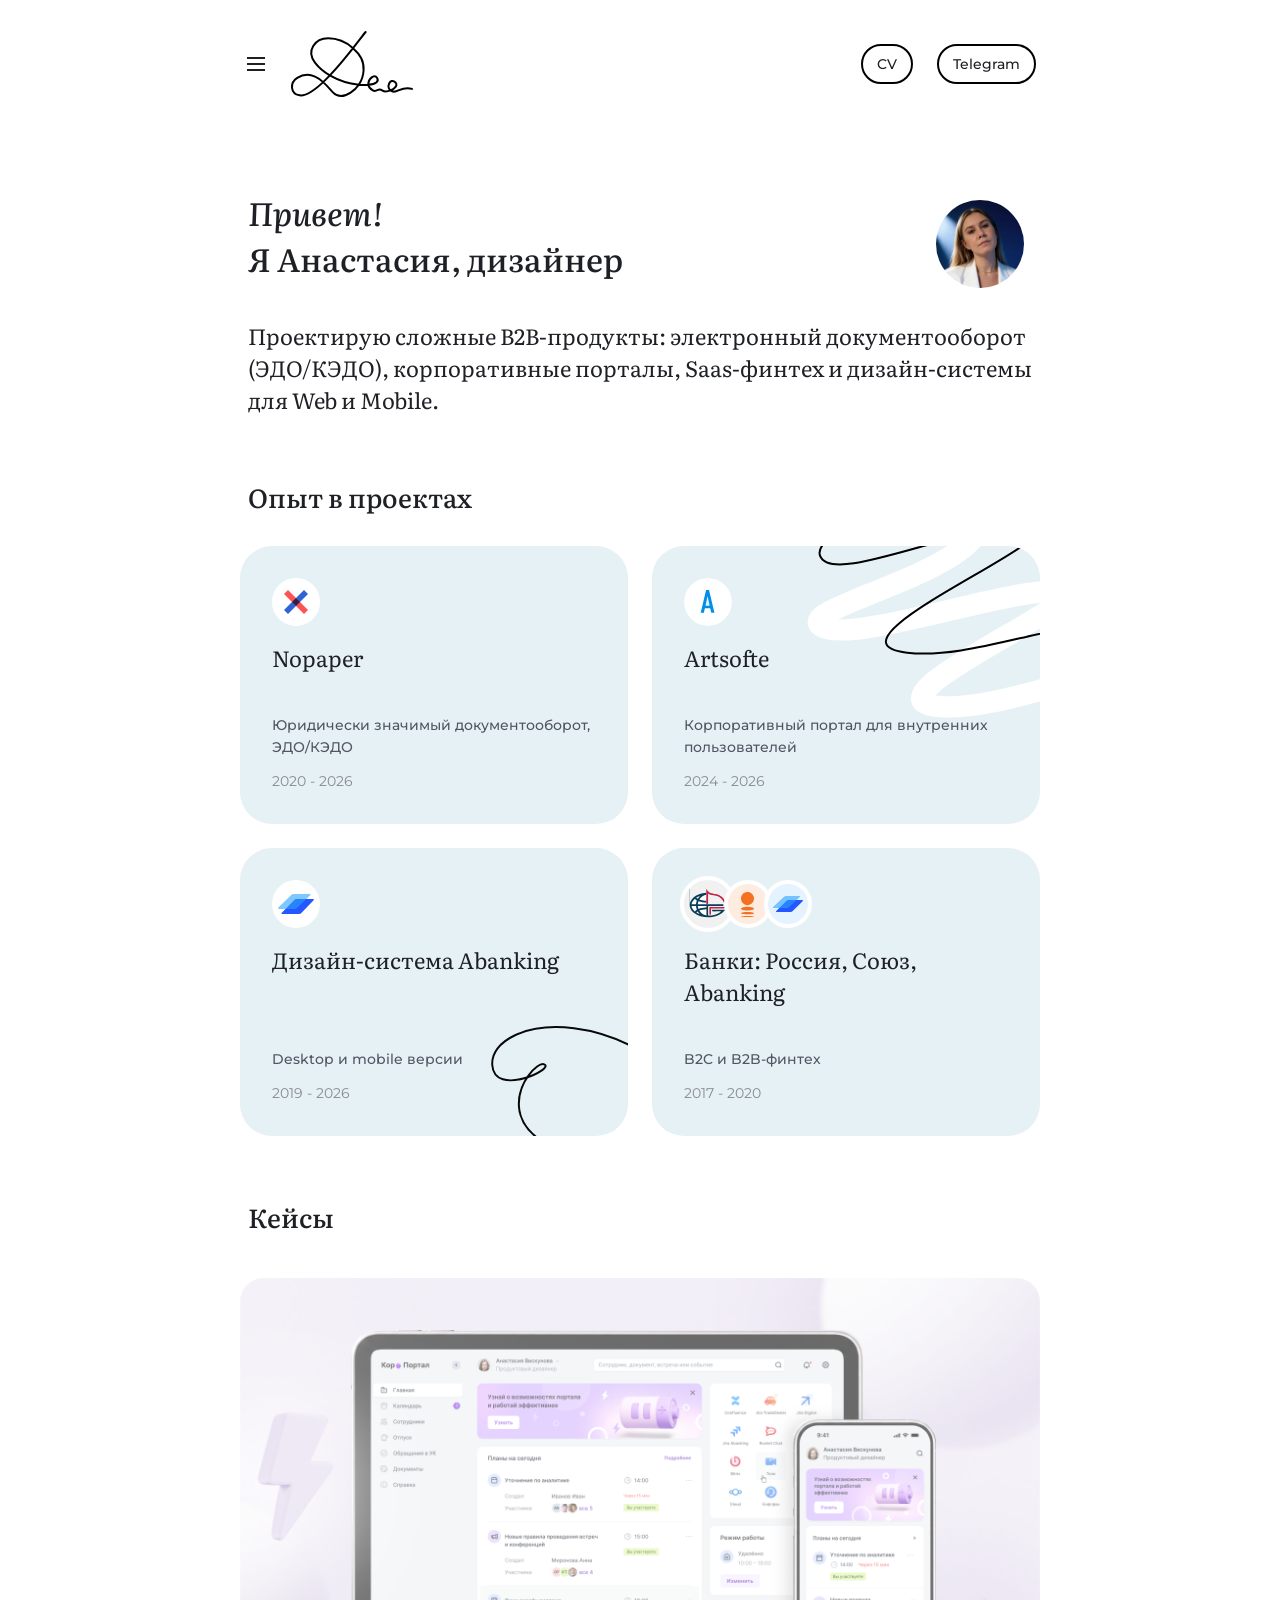
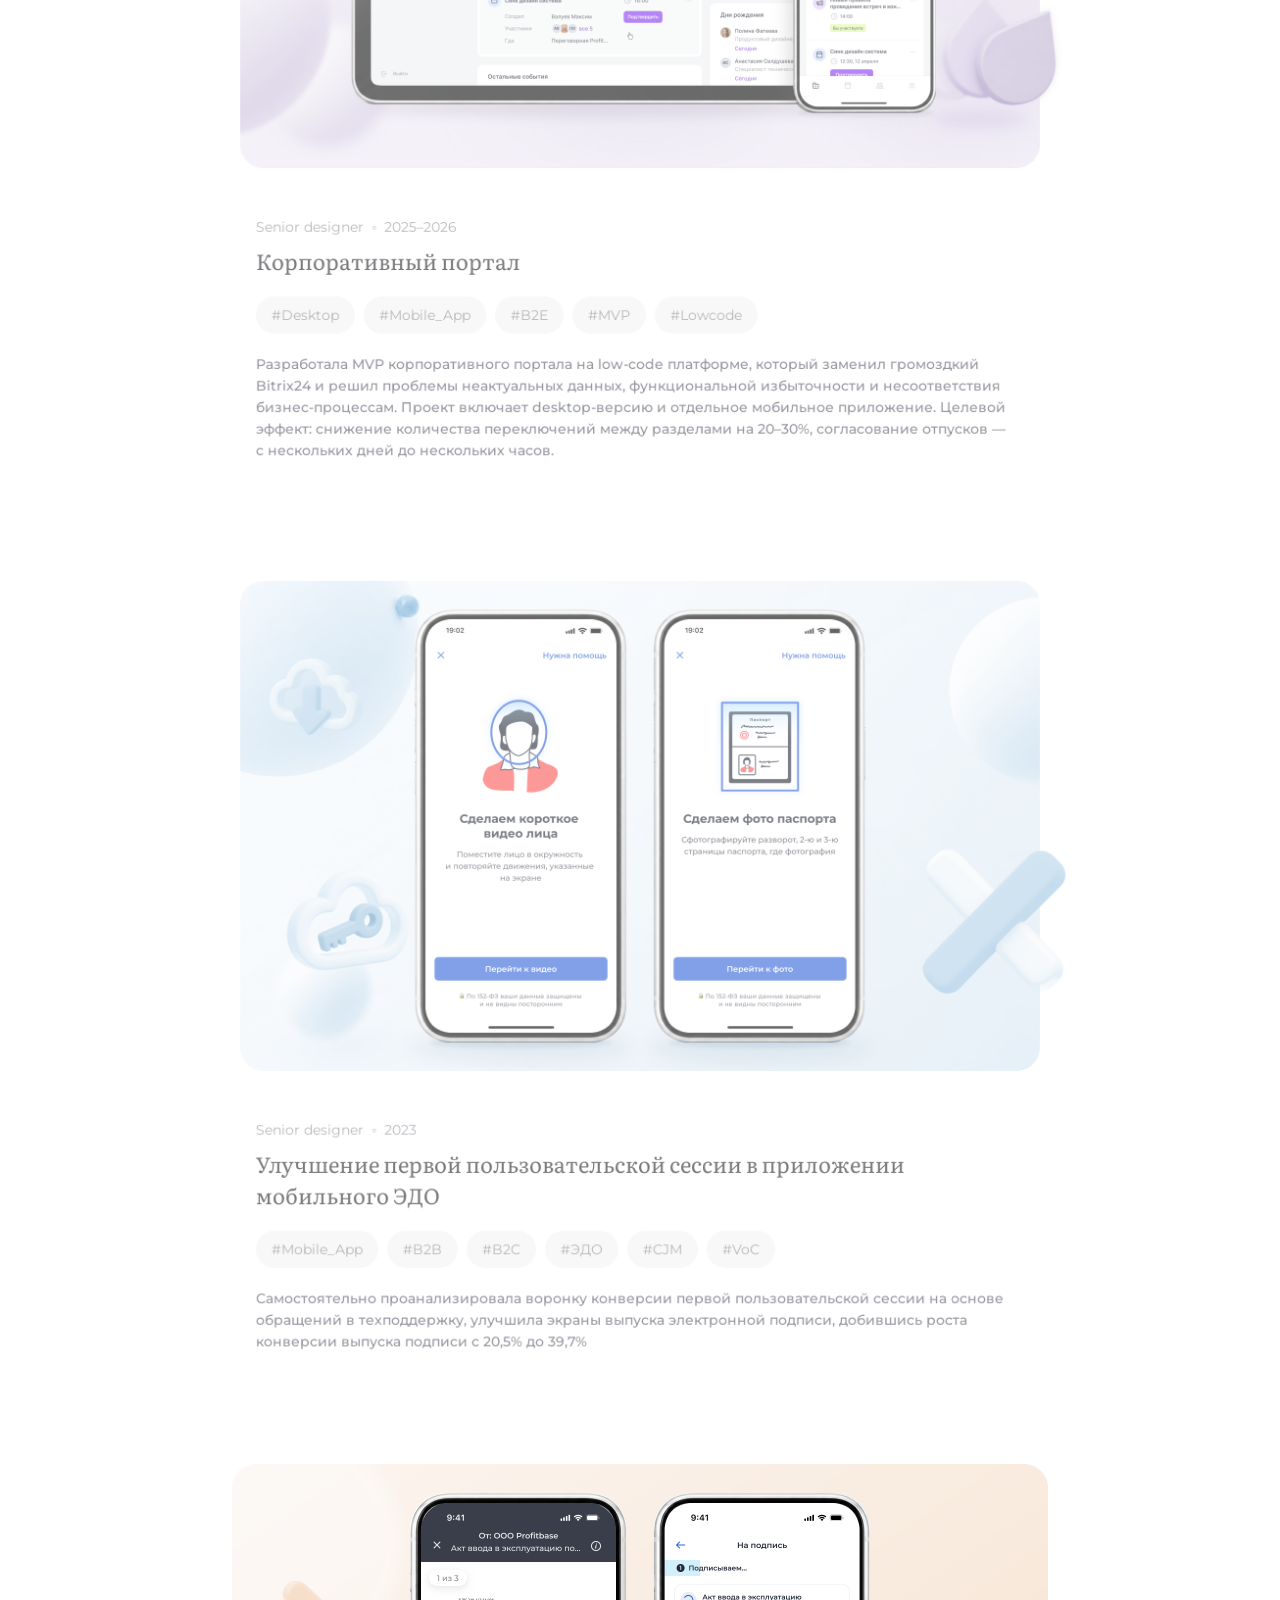
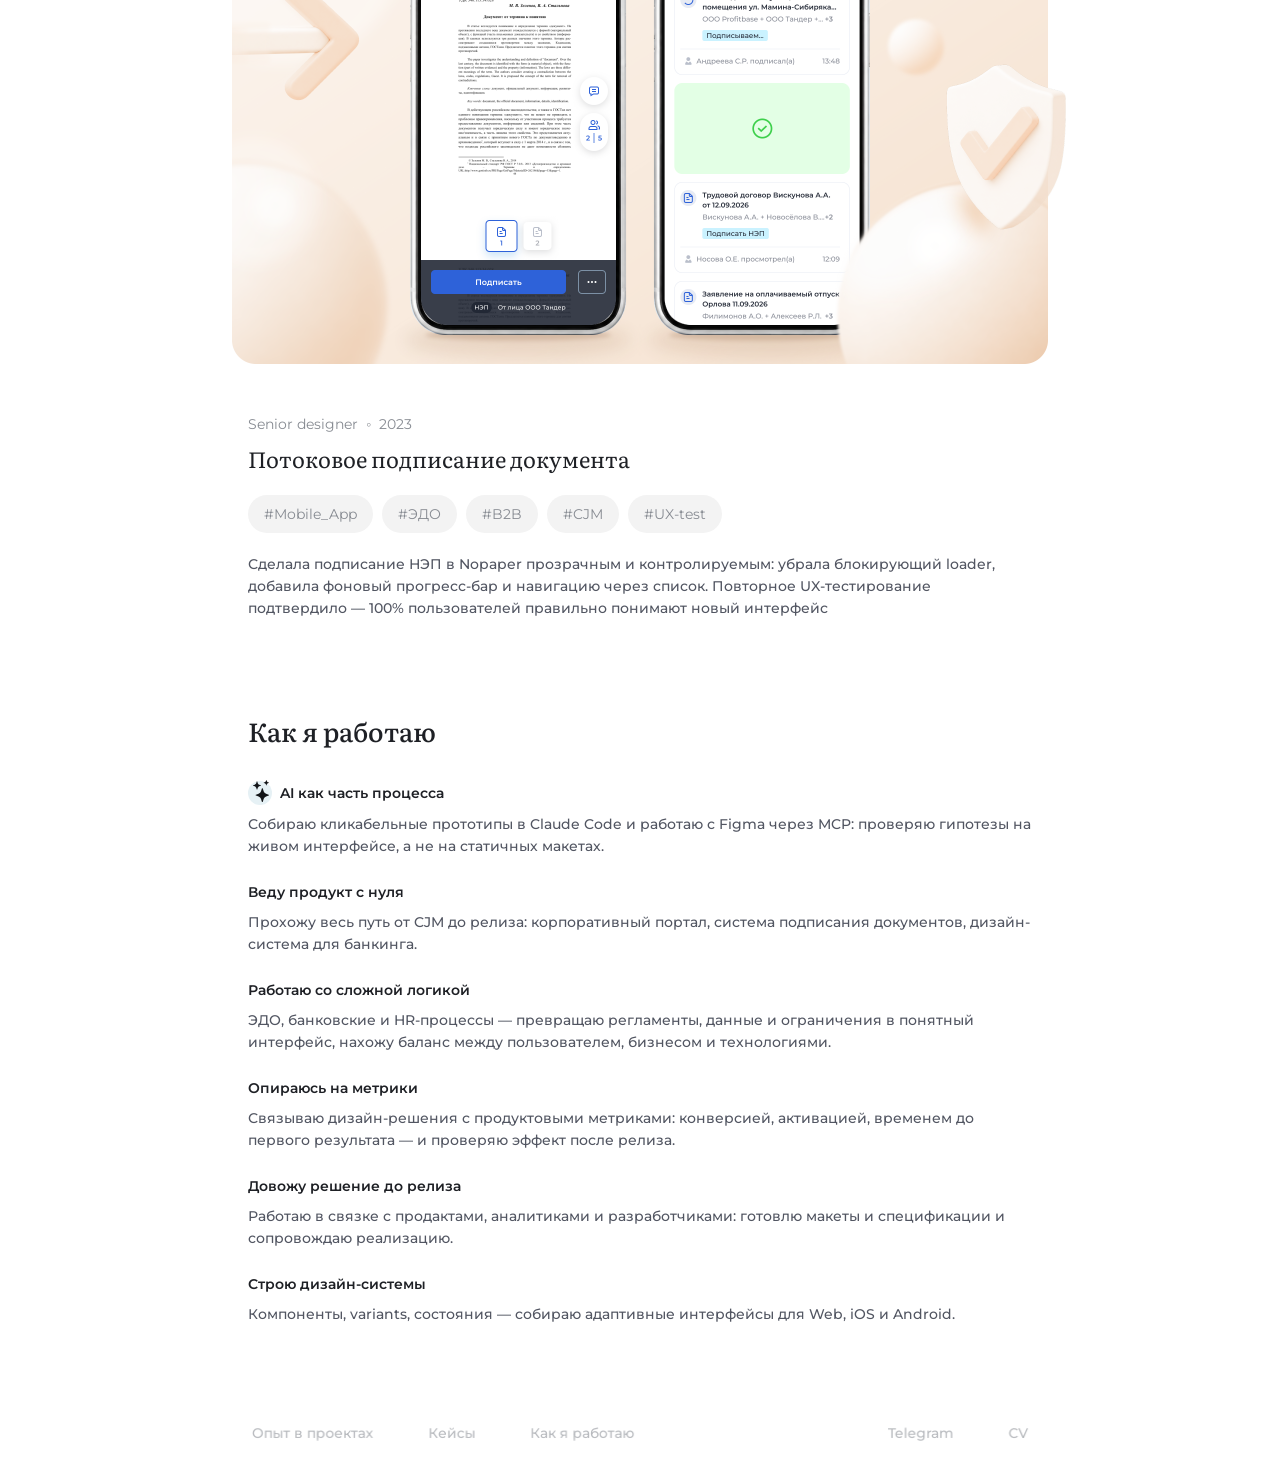
==== commit cbd97550: "Tighten "Kejsy" title-to-card gap on desktop, loosen on mobile Desktop (wide covers bleed past the c" ====
--- a/index.html
+++ b/index.html
@@ -20,7 +20,7 @@
 <link href="https://fonts.googleapis.com/css2?family=Literata:ital,wght@0,400;0,500;1,500&family=Montserrat:wght@400;500;600&display=swap" rel="stylesheet">
 <link rel="stylesheet" href="tokens.css?v=202610220900">
 <link rel="stylesheet" href="components.css?v=202610221700">
-<link rel="stylesheet" href="styles.css?v=202610222200">
+<link rel="stylesheet" href="styles.css?v=202610222700">
 </head>
 <body>
 
--- a/styles.css
+++ b/styles.css
@@ -921,12 +921,12 @@
   color: var(--text-primary);
 }
 
-/* Node 66309:591: от заголовка "Кейсы" до первой карточки 32px — столько
-   же, сколько у "Опыт в проектах" (.hero-experience-block, gap:32px) —
-   меньше зазора между самими карточками (48px). У заголовка паддинг 8px
-   по бокам. */
+/* От заголовка "Кейсы" до первой карточки — 12px, на 20px меньше базовых
+   32px (как у "Опыт в проектах"): точечная правка — обложка кейса шире
+   текста (вылет, components.css) и из-за этого зрительно "раздувает"
+   отступ, хотя по факту он такой же. У заголовка паддинг 8px по бокам. */
 .section-title + .project-card {
-  margin-top: calc(var(--space-md) - var(--space-2xl));
+  margin-top: calc(12px - var(--space-2xl));
 }
 
 .projects .section-title {
@@ -974,6 +974,13 @@
   .project-card__image {
     width: 100%;
     margin-inline: 0;
+  }
+
+  /* Без вылета обложка уже не "раздувает" отступ зрительно (см. выше) —
+     на этой ширине возвращаем +8px к точечной правке у заголовка "Кейсы"
+     (12px → 20px). */
+  .section-title + .project-card {
+    margin-top: calc(20px - var(--space-2xl));
   }
 }
 
